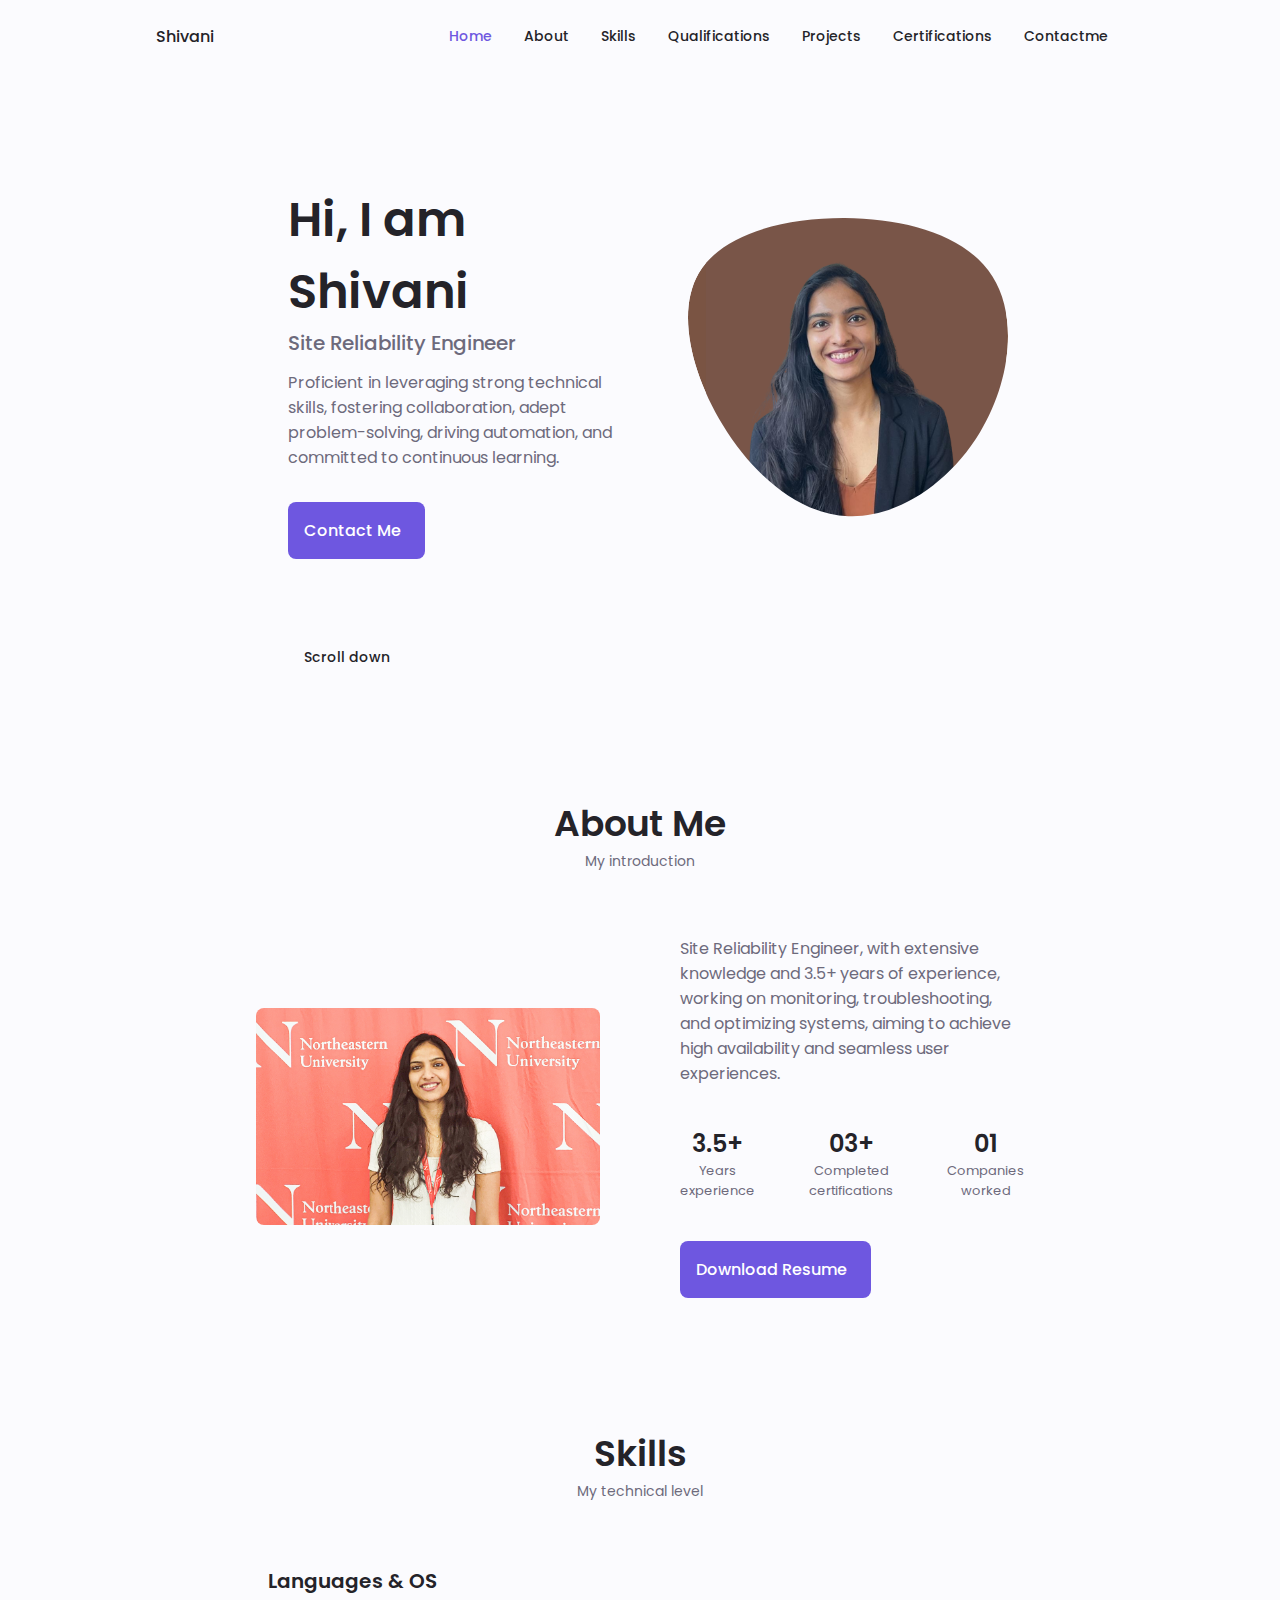
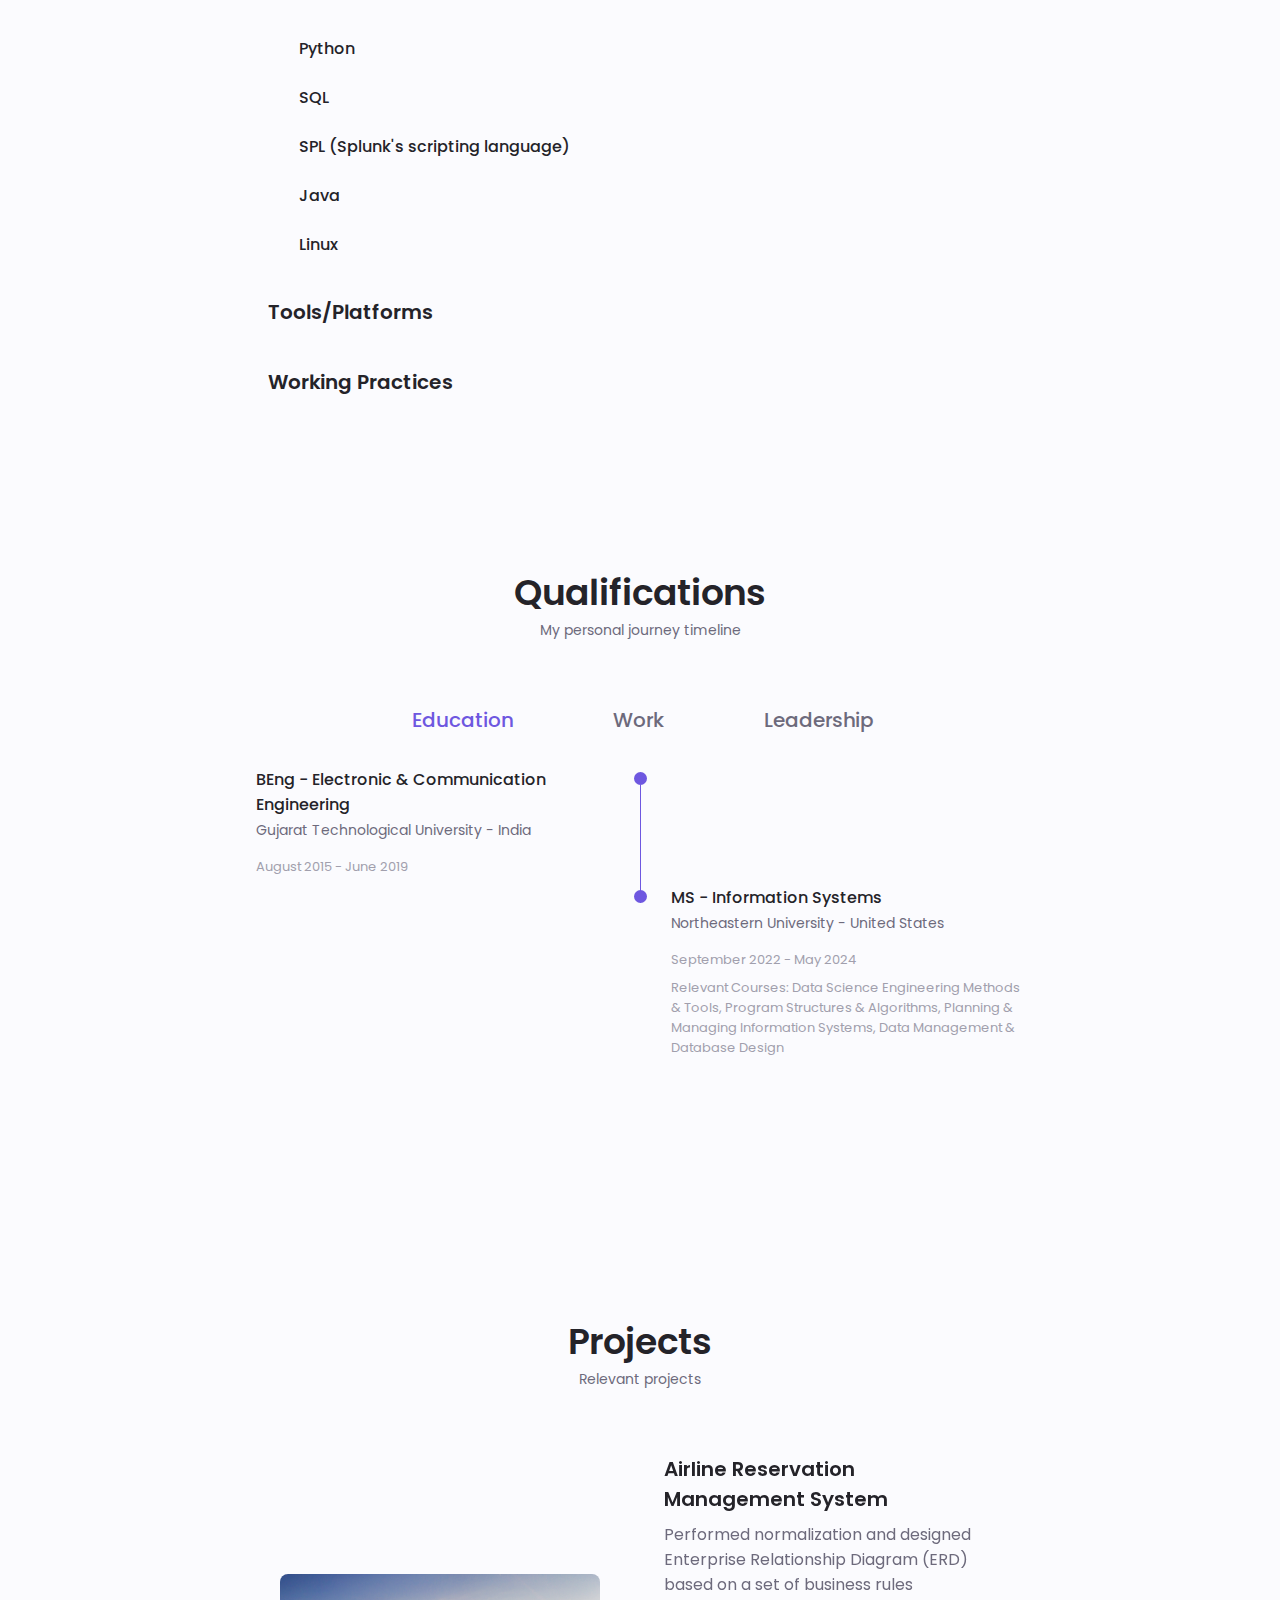
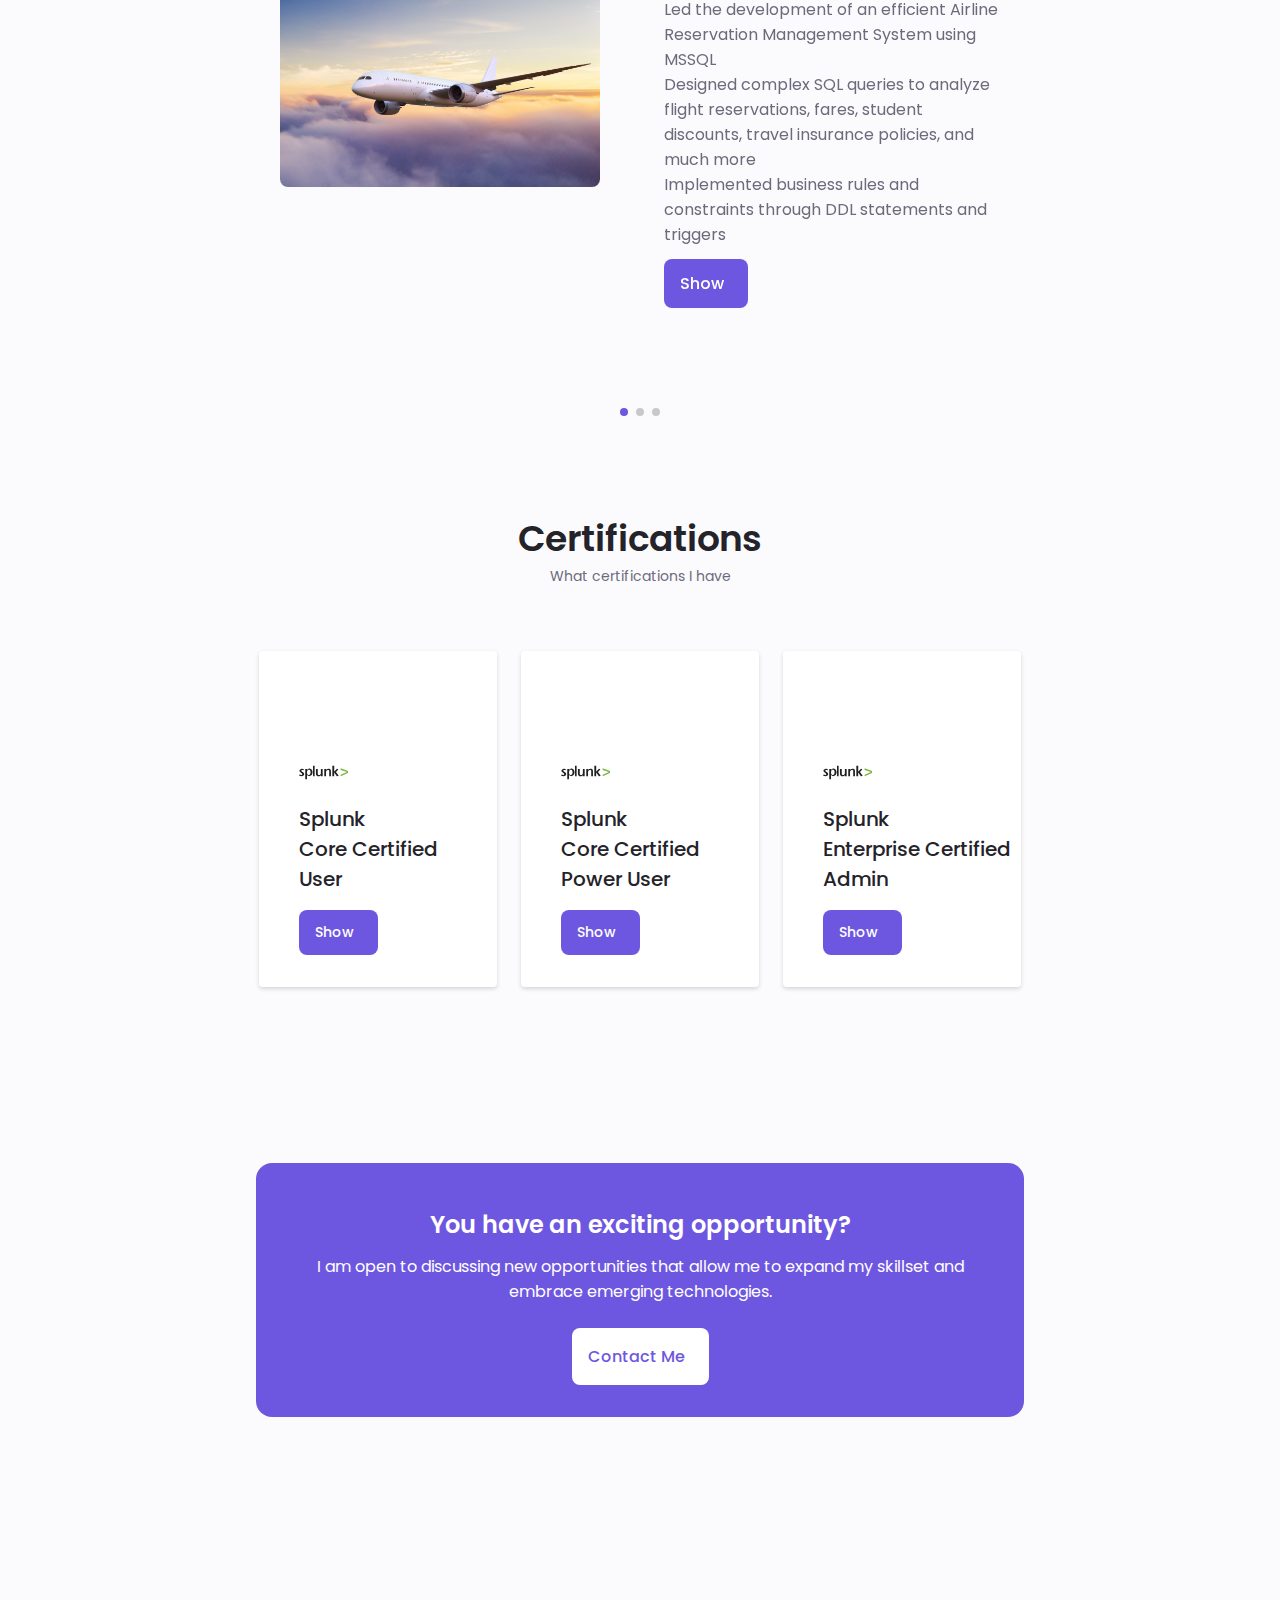
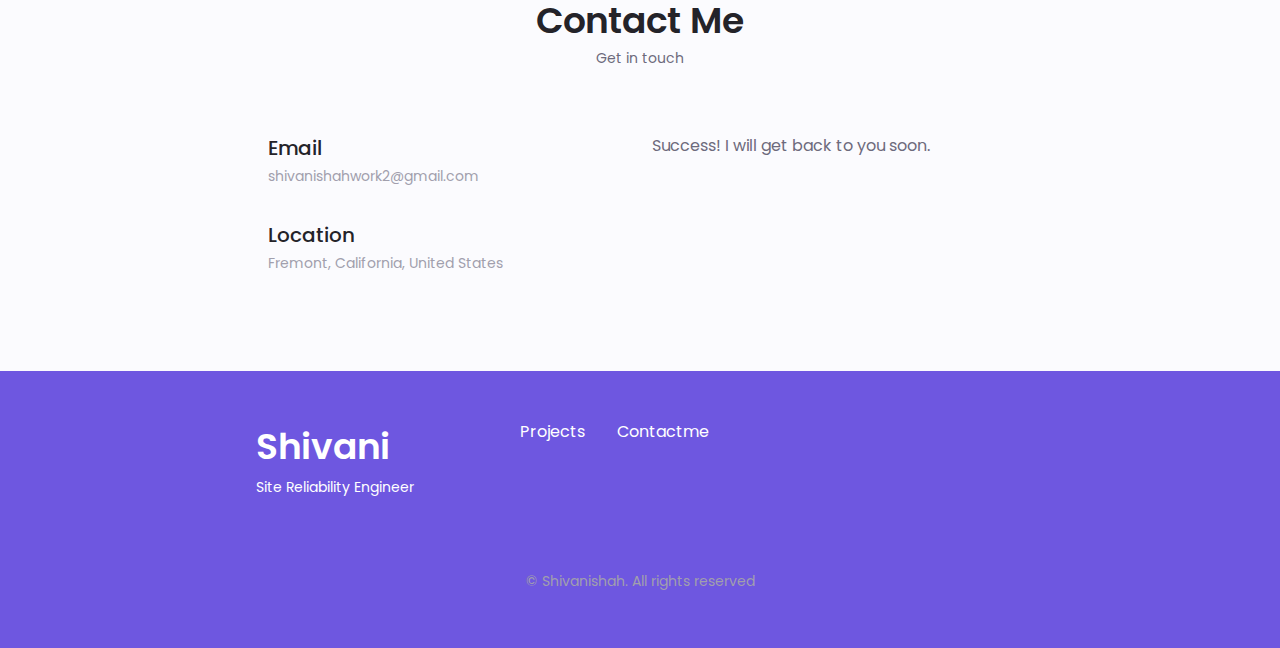
==== success.html @ 453df2af "Adding personal portfolio" ====
<!DOCTYPE html>
    <html lang="en">
    <head>
        <meta charset="UTF-8">
        <meta name="viewport" content="width=device-width, initial-scale=1.0">

        <!--==================== UNICONS ====================-->
        <link rel="stylesheet" href="https://unicons.iconscout.com/release/v4.0.8/css/line.css">
        
        <!--==================== SWIPER CSS ====================-->
        <link rel="stylesheet" href="assets/css/swiper-bundle.min.css">
        
        <!--==================== CSS ====================-->
        <link rel="stylesheet" href="assets/css/styles.css">

        <title>Responsive Portfolio Website</title>
    </head>
    <body>
        <!--==================== HEADER ====================-->
        <header class="header" id="header">
            <nav class="nav container">
                <a href="#" class="nav__logo">Shivani</a>

                <div class="nav__menu" id="nav-menu">
                    <ul class="nav__list grid">
                        <li class="nav__item">
                            <a href="#home" class="nav__link active-link">
                                <i class="uil uil-estate nav__icon"></i> Home
                            </a>
                        </li>
                        <li class="nav__item">
                            <a href="#about" class="nav__link">
                                <i class="uil uil-user nav__icon"></i> About
                            </a>
                        </li>
                        <li class="nav__item">
                            <a href="#skills" class="nav__link">
                                <i class="uil uil-file-alt nav__icon"></i> Skills
                            </a>
                        </li>
                        <li class="nav__item">
                            <a href="#qualification" class="nav__link">
                                <i class="uil uil-briefcase-alt nav__icon"></i> Qualifications
                            </a>
                        </li>
                        <li class="nav__item">
                            <a href="#projects" class="nav__link">
                                <i class="uil uil-file-check-alt nav__icon"></i> Projects
                            </a>
                        </li>
                        <li class="nav__item">
                            <a href="#certifications" class="nav__link">
                                <i class="uil uil-user-square nav__icon"></i> Certifications
                            </a>
                        </li>
                        <li class="nav__item">
                            <a href="#contact" class="nav__link">
                                <i class="uil uil-message nav__icon"></i> Contactme
                            </a>
                        </li>
                    </ul>
                    <i class="uil uil-times nav__close" id="nav-close"></i>
                </div>

                <div class="nav__btns">
                    <!-- Theme Change button -->
                    <i class="uil uil-moon change-theme" id="theme-button"></i>

                    <div class="nav__toggle" id="nav-toggle">
                        <i class="uil uil-apps"></i>
                    </div>
                </div>
            </nav>
        </header>

        <!--==================== MAIN ====================-->
        <main class="main">
            <!--==================== HOME ====================-->
            <section class="home section" id="home">
                <div class="home__container container grid">
                    <div class="home__content grid">
                        <div class="home__social">
                            <a href="https://www.linkedin.com/in/shivani-shah612/" target="_blank" class="home__social-icon">
                                <i class="uil uil-linkedin-alt"></i>
                            </a>

                            <a href="https://github.com/ShivaniShah06" target="_blank" class="home__social-icon">
                                <i class="uil uil-github-alt"></i>
                            </a>
                        </div>

                        <div class="home__img">
                            <svg class="home__blob" viewBox="0 0 200 187" xmlns="http://www.w3.org/2000/svg" xmlns:xlink="http://www.w3.org/1999/xlink">
                                <mask id="mask0" mask-type="alpha">
                                    <path d="M190.312 36.4879C206.582 62.1187 201.309 102.826 182.328 134.186C163.346 165.547 
                                    130.807 187.559 100.226 186.353C69.6454 185.297 41.0228 161.023 21.7403 129.362C2.45775 
                                    97.8511 -7.48481 59.1033 6.67581 34.5279C20.9871 10.1032 59.7028 -0.149132 97.9666 
                                    0.00163737C136.23 0.303176 174.193 10.857 190.312 36.4879Z"/>
                                </mask>
                                <g mask="url(#mask0)">
                                    <path d="M190.312 36.4879C206.582 62.1187 201.309 102.826 182.328 134.186C163.346 
                                    165.547 130.807 187.559 100.226 186.353C69.6454 185.297 41.0228 161.023 21.7403 
                                    129.362C2.45775 97.8511 -7.48481 59.1033 6.67581 34.5279C20.9871 10.1032 59.7028 
                                    -0.149132 97.9666 0.00163737C136.23 0.303176 174.193 10.857 190.312 36.4879Z"/>

                                    <image class="home__blob-img" xlink:href="assets/img/First.png"/>
                                </g>
                            </svg>
                        </div>
                        <div class="home__data">
                            <h1 class="home__title">Hi, I am Shivani</h1>
                            <h3 class="home__subtitle">Site Reliability Engineer</h3>
                            <p class="home__description">Proficient in leveraging strong technical skills, fostering collaboration, adept problem-solving, driving automation, 
                                and committed to continuous learning.</p>
                            <a href="#contact" class="button button--flex">
                                Contact Me <i class="uil uil-message button__icon"></i>
                            </a>
                        </div>
                    </div>

                    <div class="home__scroll">
                        <a href="#about" class="home__scroll-button button--flex">
                            <i class="uil uil-mouse-alt home__scroll-mouse"></i>
                            <span class="home__scroll-name">Scroll down</span>
                            <i class="uil uil-arrow-down home__scroll-arrow"></i>
                        </a>
                    </div>
                </div>
            </section>

            <!--==================== ABOUT ====================-->
            <section class="about section" id="about">
                <h2 class="section__title">About Me</h2>
                <span class="section__subtitle">My introduction</span>

                <div class="about__container container grid">
                    <img src="assets/img/ShivaniShah.jpg" alt="" class="about__img">

                    <div class="about__data">
                        <p class="about__description">Site Reliability Engineer, with extensive knowledge and 3.5+ years of experience, working on monitoring, troubleshooting, and optimizing systems, 
                            aiming to achieve high availability and seamless user experiences.</p>

                            <div class="about__info">
                                <div>
                                    <span class="about__info-title">3.5+</span>
                                    <span class="about__info-name">Years <br> experience</span>
                                </div>

                                <div>
                                    <span class="about__info-title">03+</span>
                                    <span class="about__info-name">Completed <br> certifications</span>
                                </div>

                                <div>
                                    <span class="about__info-title">01</span>
                                    <span class="about__info-name">Companies <br> worked</span>
                                </div>
                            </div>

                            <div class="about__buttons">
                                <a download="" href="assets/pdf/Shivani Shah.pdf" class="button button--flex">
                                    Download Resume<i class="uil uil-download-alt button__icon"></i>
                                </a>

                            </div>
                        </div>
                </div>
            </section>

            <!--==================== SKILLS ====================-->
            <section class="skills section" id="skills">
                <h2 class="section__title">Skills</h2>
                <span class="section__subtitle">My technical level</span>

                <div class="skills__container container grid">
                    <div>
                        <!--==================== SKILLS 1 ====================-->
                        <div class="skills__content skills__open">
                            <div class="skills__header">
                                <i class="uil uil-brackets-curly skills__icon"></i>

                                <div>
                                    <h1 class="skills__title">Languages & OS</h1>
                                </div>

                                <i class="uil uil-angle-down skills__arrow"></i>
                            </div>
                            <div class="skills__list grid">
                                <div class="skills__data">
                                    <div class="skills_titles">
                                        <h3 class="skills__name">Python</h3> 
                                    </div>
                                </div>

                                <div class="skills__data">
                                    <div class="skills_titles">
                                        <h3 class="skills__name">SQL</h3> 
                                    </div>
                                </div>

                                <div class="skills__data">
                                    <div class="skills_titles">
                                        <h3 class="skills__name">SPL (Splunk's scripting language)</h3> 
                                    </div>
                                </div>

                                <div class="skills__data">
                                    <div class="skills_titles">
                                        <h3 class="skills__name">Java</h3> 
                                    </div>
                                </div>

                                <div class="skills__data">
                                    <div class="skills_titles">
                                        <h3 class="skills__name">Linux</h3> 
                                    </div>
                                </div>
                            </div>
                        </div>

                        <!--==================== SKILLS 2 ====================-->
                        <div class="skills__content skills__close">
                            <div class="skills__header">
                                <i class="uil uil-object-group skills__icon"></i>

                                <div>
                                    <h1 class="skills__title">Tools/Platforms</h1>                                </div>

                                <i class="uil uil-angle-down skills__arrow"></i>
                            </div>
                            <div class="skills__list grid">
                                <div class="skills__data">
                                    <div class="skills_titles">
                                        <h3 class="skills__name">Splunk</h3> 
                                    </div>
                                </div>

                                <div class="skills__data">
                                    <div class="skills_titles">
                                        <h3 class="skills__name">AWS</h3> 
                                    </div>
                                </div>

                                <div class="skills__data">
                                    <div class="skills_titles">
                                        <h3 class="skills__name">Git</h3> 
                                    </div>
                                </div>

                                <div class="skills__data">
                                    <div class="skills_titles">
                                        <h3 class="skills__name">Kubernetes</h3> 
                                    </div>
                                </div>

                                <div class="skills__data">
                                    <div class="skills_titles">
                                        <h3 class="skills__name">Puppet</h3> 
                                    </div>
                                </div>

                                <div class="skills__data">
                                    <div class="skills_titles">
                                        <h3 class="skills__name">Jenkins</h3> 
                                    </div>
                                </div>

                                <div class="skills__data">
                                    <div class="skills_titles">
                                        <h3 class="skills__name">Terraform</h3> 
                                    </div>
                                </div>

                                <div class="skills__data">
                                    <div class="skills_titles">
                                        <h3 class="skills__name">SQL Server Management Studio</h3> 
                                    </div>
                                </div>

                                <div class="skills__data">
                                    <div class="skills_titles">
                                        <h3 class="skills__name">Thruk/Nagios</h3> 
                                    </div>
                                </div>
                            </div>
                        </div>

                        <!--==================== SKILLS 3 ====================-->
                        <div class="skills__content skills__close">
                            <div class="skills__header">
                                <i class="uil uil-channel skills__icon"></i>

                                <div>
                                    <h1 class="skills__title">Working Practices</h1>
                                </div>

                                <i class="uil uil-angle-down skills__arrow"></i>
                            </div>
                            <div class="skills__list grid">
                                <div class="skills__data">
                                    <div class="skills_titles">
                                        <h3 class="skills__name">Agile (scrum)</h3> 
                                    </div>
                                </div>

                                <div class="skills__data">
                                    <div class="skills_titles">
                                        <h3 class="skills__name">CI/CD</h3> 
                                    </div>
                                </div>
                            </div>
                        </div>
                    </div>

                </div>
            </section>

            <!--==================== QUALIFICATION ====================-->
            <section class="qualification section" id="qualification">
                <h2 class="section__title">Qualifications</h2>
                <span class="section__subtitle">My personal journey timeline</span>

                <div class="qualification__container container">
                    <div class="qualification__tabs">
                        <div class="qualification__button button--flex qualification__active" data-target='#education'>
                            <i class="uil uil-graduation-cap qualification__icon"></i>
                            Education
                        </div>

                        <div class="qualification__button button--flex" data-target='#work'>
                            <i class="uil uil-briefcase-alt qualification__icon"></i>
                            Work
                        </div>

                        <div class="qualification__button button--flex" data-target='#leadership'>
                            <i class="uil uil-user-nurse qualification__icon"></i>
                            Leadership
                        </div>
                    </div>

                    <div class="qualification__sections">
                        <!--==================== QUALIFICATION CONTENT 1 ====================-->
                        <div class="qualification__content qualification__active" data-content id="education">
                            <!--==================== QUALIFICATION 1 ====================-->
                            <div class="qualification__data">
                                <div>
                                    <h3 class="qualification__title">BEng - Electronic & Communication Engineering</h3>
                                    <span class="qualification__subtitle">Gujarat Technological University - India</span>
                                    <div class="qualification__calendar">
                                        <i class="uil uil-calendar-alt"></i>
                                        August 2015 - June 2019
                                    </div>
                                </div>

                                <div>
                                    <span class="qualification__rounder"></span>
                                    <span class="qualification__line"></span>
                                </div>
                            </div>
                            
                            <!--==================== QUALIFICATION 2 ====================-->
                            <div class="qualification__data">
                                <div></div>

                                <div>
                                    <span class="qualification__rounder"></span>
                                    <!--span class="qualification__line"></span> -->
                                </div>
                                
                                <div>
                                    <h3 class="qualification__title">MS - Information Systems</h3>
                                    <span class="qualification__subtitle">Northeastern University - United States</span>
                                    <div class="qualification__calendar">
                                        <i class="uil uil-calendar-alt"></i>
                                        September 2022 - May 2024
                                    </div>
                                    <div class="qualification__subjects">
                                        Relevant Courses: Data Science Engineering Methods & Tools,
                                                          Program Structures & Algorithms, Planning & Managing Information Systems,
                                                          Data Management & Database Design
                                    </div>
                                </div>

                            </div>

                        </div>

                        <!--==================== QUALIFICATION CONTENT 2 ====================-->
                        <div class="qualification__content" data-content id="work">
                            <!--==================== QUALIFICATION 1 ====================-->
                            <div class="qualification__data">
                                <div>
                                    <h3 class="qualification__title">Software Intern</h3>
                                    <span class="qualification__subtitle">Crest Data Systems - India</span>
                                    <div class="qualification__calendar">
                                        <i class="uil uil-calendar-alt"></i>
                                        March 2019 - June 2019
                                    </div>
                                    <div class="qualification__detail">
                                        <i class="uil uil-arrow-right"></i>
                                        Developed basic understanding and practical experience of tools, technologies, and platforms used to build, deploy, and manage platforms across hybrid multi-cloud infrastructure:
                                        <div class="qualification__subdetail">
                                            Splunk, AWS, Puppet, GitHub, Terraform, Ansible, Jira, Confluence
                                        </div>
                                    </div>
                                </div>

                                <div>
                                    <span class="qualification__rounder"></span>
                                    <span class="qualification__line"></span>
                                </div>
                            </div>
                            
                            <!--==================== QUALIFICATION 2 ====================-->
                            <div class="qualification__data">
                                <div></div>

                                <div>
                                    <span class="qualification__rounder"></span>
                                    <span class="qualification__line"></span>
                                </div>
                                
                                <div>
                                    <h3 class="qualification__title">Junior Site Reliability Engineer</h3>
                                    <span class="qualification__subtitle">Crest Data Systems - India</span>
                                    <div class="qualification__calendar">
                                        <i class="uil uil-calendar-alt"></i>
                                        July 2019 - October 2020
                                    </div>
                                    <div class="qualification__detail">
                                        <i class="uil uil-arrow-right"></i>
                                        Orchestrated Splunk Architecture deployment using Terraform and Puppet, tailored to exact customer specifications in AWS cloud
                                    </div>
                                    <div class="qualification__detail">
                                        <i class="uil uil-arrow-right"></i>
                                        Executed diverse client projects, encompassing infrastructure enhancements, version upgrades, and seamless app/add-on installations and upgrades, all meticulously orchestrated during prescribed maintenance windows
                                    </div>
                                    <div class="qualification__detail">
                                        <i class="uil uil-arrow-right"></i>
                                        Proficiently harnessed monitoring tool Nagios/Thruk to maintain a vigilant watch over system health and performance
                                    </div>
                                    <div class="qualification__detail">
                                        <i class="uil uil-arrow-right"></i>
                                        Actively managed infrastructure configurations through Terraform & Puppet over Git, guaranteeing precision and control over key system elements
                                    </div>
                                    <div class="qualification__detail">
                                        <i class="uil uil-arrow-right"></i>
                                        Innovated and updated process documents, elevating the effectiveness of cloud operations
                                    </div>
                                </div>
                            </div>

                            <!--==================== QUALIFICATION 3 ====================-->
                            <div class="qualification__data">    
                                <div>
                                    <h3 class="qualification__title">Site Reliability Engineer</h3>
                                    <span class="qualification__subtitle">Crest Data Systems - India</span>
                                    <div class="qualification__calendar">
                                        <i class="uil uil-calendar-alt"></i>
                                        October 2019 - July 2022
                                    </div>
                                    <div class="qualification__detail">
                                        <i class="uil uil-arrow-right"></i>
                                        Played a pivotal role as a member of a cross-functional, customer-facing team spanning multiple countries, employing agile methodologies to achieve collective goals
                                    </div>
                                    <div class="qualification__detail">
                                        <i class="uil uil-arrow-right"></i>
                                        Managed, expanded, and fine-tuned core stack configurations, essential for analyzing and visualizing customer stack data
                                    </div>
                                    <div class="qualification__detail">
                                        <i class="uil uil-arrow-right"></i>
                                        Utilized GitLab for precise version control, ensuring the integrity of core stack configurations
                                    </div>
                                    <div class="qualification__detail">
                                        <i class="uil uil-arrow-right"></i>
                                        Developed and enhanced data analytics and visualization dashboards for improved insights
                                    </div>
                                    <div class="qualification__detail">
                                        <i class="uil uil-arrow-right"></i>
                                        Engineered alerts integrating Splunk, AWS, GitLab, and Thruk, enabling proactive monitoring of critical components on both Splunk and AWS platforms, utilizing predefined thresholds
                                    </div>
                                    <div class="qualification__detail">
                                        <i class="uil uil-arrow-right"></i>
                                        Employed regular expressions within Splunk to extract valuable fields from raw data
                                    </div>
                                    <div class="qualification__detail">
                                        <i class="uil uil-arrow-right"></i>
                                        Streamlined the ingestion of requested raw data into Splunk, enhancing data accessibility
                                    </div>
                                    <div class="qualification__detail">
                                        <i class="uil uil-arrow-right"></i>
                                        Facilitated secure access by Okta groups, granting essential permissions to nearly 10 teams weekly
                                    </div>
                                </div>
                                <div>
                                    <span class="qualification__rounder"></span>
                                    <!--span class="qualification__line"></span> -->
                                </div>
                            </div>
                        </div>

                        <!--==================== QUALIFICATION CONTENT 3 ====================-->
                        <div class="qualification__content" data-content id="leadership">
                            <!--==================== QUALIFICATION 1 ====================-->
                            <div class="qualification__data">
                                <div>
                                    <h3 class="qualification__title">Training & Placement Coordinator</h3>
                                    <span class="qualification__subtitle">Gujarat Technological University - India</span>
                                    <div class="qualification__calendar">
                                        <i class="uil uil-calendar-alt"></i>
                                        April 2018 - May 2019
                                    </div>
                                    <div class="qualification__detail">
                                        <i class="uil uil-arrow-right"></i>
                                        Maintain and exchange all the placement requirements with fellow classmates
                                    </div>
                                    <div class="qualification__detail">
                                        <i class="uil uil-arrow-right"></i>
                                        Organize events which could aid to students’ placement like mock interviews and group discussions
                                    </div>
                                    <div class="qualification__detail">
                                        <i class="uil uil-arrow-right"></i>
                                        Maintain latest student data to share with recruiters
                                    </div>
                                    <div class="qualification__detail">
                                        <i class="uil uil-arrow-right"></i>
                                        Contact recruiters to visit for campus drive
                                    </div>
                                    <div class="qualification__detail">
                                        <i class="uil uil-arrow-right"></i>
                                        Manage recruitement drives for students & recruiters
                                    </div>
                                </div>

                                <div>
                                    <span class="qualification__rounder"></span>
                                    <span class="qualification__line"></span>
                                </div>
                            </div>
                            
                            <!--==================== QUALIFICATION 2 ====================-->
                            <div class="qualification__data">
                                <div></div>
                                <div>
                                    <span class="qualification__rounder"></span>
                                    <span class="qualification__line"></span>
                                </div>
                                <div>
                                    <h3 class="qualification__title">Graduate Teaching Assistant, Program Structure & Algorithms</h3>
                                    <span class="qualification__subtitle">Northeastern University - United States (multiple campuses)</span>
                                    <div class="qualification__calendar">
                                        <i class="uil uil-calendar-alt"></i>
                                        April 2023 - August 2023
                                    </div>
    
                                    <div class="qualification__detail">
                                        <i class="uil uil-arrow-right"></i>
                                        Collaborate with professor and other TAs to ensure the smooth functioning of the course
                                    </div>
                                    <div class="qualification__detail">
                                        <i class="uil uil-arrow-right"></i>
                                        Hold office hours to provide personalized guidance and support on course concepts and assignments
                                    </div>
                                    <div class="qualification__detail">
                                        <i class="uil uil-arrow-right"></i>
                                        Conduct fair and consistent grading of student assignments, offer constructive feedback when required to foster academic growth
                                    </div>
                                    <div class="qualification__detail">
                                        <i class="uil uil-arrow-right"></i>
                                        Balanced TA duties with personal academics, showcasing strong organizational skills
                                    </div>

                                </div>
                            </div>
                            <!--==================== QUALIFICATION 3 ====================-->
                            <div class="qualification__data">

                                <div>
                                    <h3 class="qualification__title">Campus Student Ambassador</h3>
                                    <span class="qualification__subtitle">Northeastern University - United States (SF & SJ campuses)</span>
                                    <div class="qualification__calendar">
                                        <i class="uil uil-calendar-alt"></i>
                                        April 2023 - May 2024
                                    </div>
                                    <div class="qualification__detail">
                                        <i class="uil uil-arrow-right"></i>
                                        Represent the student voice and build community as a student leader on the Student Services team
                                    </div>
                                    <div class="qualification__detail">
                                        <i class="uil uil-arrow-right"></i>
                                        Organize co-curricular programs, workshops, and cultural events
                                    </div>
                                    <div class="qualification__detail">
                                        <i class="uil uil-arrow-right"></i>
                                        Connect students to campus and university resources
                                    </div>
                                    <div class="qualification__detail">
                                        <i class="uil uil-arrow-right"></i>
                                        Promote an inclusive and diverse environment to support all students
                                    </div>
                                    <div class="qualification__detail">
                                        <i class="uil uil-arrow-right"></i>
                                        Contribute to social media engagement and content development
                                    </div>
                                    <div class="qualification__detail">
                                        <i class="uil uil-arrow-right"></i>
                                        Participate in professional development programs and regular meetings
                                    </div>
                                </div>

                                <div>
                                    <span class="qualification__rounder"></span>
                                    <!--span class="qualification__line"></span> -->
                                </div>

                            </div>
                        </div>
                    </div>
                </div>
            </section>

            <!--==================== SERVICES ====================-->
            <section class="services section" id="services">
                
            </section>

            <!--==================== PROJECT ====================-->
            <section class="projects section" id="projects">
                <h2 class="section__title">Projects</h2>
                <span class="section__subtitle">Relevant projects</span>

                <div class="projects__container container swiper-container">
                    <div class="swiper-wrapper">
                        <!--==================== PROJECT 1 ====================-->
                        <div class="projects__content grid swiper-slide">
                            <img src="assets/img/plane.jpg" alt="" class="projects__img">

                            <div class="projects__data">
                                <h3 class="projects__title">Airline Reservation Management System</h3>
                                <p class="projects__description">
                                    <i class="uil uil-arrow-right"></i>
                                    Performed normalization and designed Enterprise Relationship Diagram (ERD) based on a set of business rules
                                </p>

                                <p class="projects__description"> 
                                    <i class="uil uil-arrow-right"></i>
                                    Led the development of an efficient Airline Reservation Management System using MSSQL
                                </p>

                                <p class="projects__description"> 
                                    <i class="uil uil-arrow-right"></i>
                                    Designed complex SQL queries to analyze flight reservations, fares, student discounts, travel insurance policies, and much more
                                </p>

                                <p class="projects__descriptionLast"> 
                                    <i class="uil uil-arrow-right"></i>
                                    Implemented business rules and constraints through DDL statements and triggers
                                </p>
                                <a href="https://github.com/ShivaniShah06/Airline-Reservation-Management-System" target="_blank" class="button button--flex button--small projects__button">
                                    Show
                                    <i class="uil uil-arrow-right button__icon"></i>
                                </a>
                            </div>
                        </div>
                        <!--==================== PROJECT 2 ====================-->
                        <div class="projects__content grid swiper-slide">
                            <img src="assets/img/LifeExpectancy.jpg" alt="" class="projects__img">

                            <div class="projects__data">
                                <h3 class="projects__title">Life Expectancy prediction using Linear Regression</h3>
                                <p class="projects__description">
                                    <i class="uil uil-arrow-right"></i>
                                    Performed Exploratory Data Analysis to clean the dataset, find the outliers, and understand the dataset through visualization
                                </p>

                                <p class="projects__description"> 
                                    <i class="uil uil-arrow-right"></i>
                                    Identified & addressed outliers using statistical techniques
                                </p>

                                <p class="projects__description"> 
                                    <i class="uil uil-arrow-right"></i>
                                    Preprocessed the data to define independent dataset (X) and target variable (Y) and divide them into training and testing datasets for model training
                                </p>

                                <p class="projects__description"> 
                                    <i class="uil uil-arrow-right"></i>
                                    Utilized linear regression model to predict life expectancy by leveraging available data from 2000-2015 for a given country in the predictive model
                                </p>

                                <p class="projects__descriptionLast"> 
                                    <i class="uil uil-arrow-right"></i>
                                    Evaluated model performance for accuracy and reliability
                                </p>

                                <a href="https://colab.research.google.com/drive/1hIqfhSo0siheSvO-G__AcgvpEa2TxoAe?usp=sharing" target="_blank" class="button button--flex button--small projects__button">
                                    Show
                                    <i class="uil uil-arrow-right button__icon"></i>
                                </a>
                            </div>
                        </div>
                        <!--==================== PROJECT 3 ====================-->
                        <div class="projects__content grid swiper-slide">
                            <img src="assets/img/NumberRecognition.jpg" alt="" class="projects__img">

                            <div class="projects__data">
                                <h3 class="projects__title">Handwritten number recognition using JavaFX GUI & TensorFlow</h3>
                                <p class="projects__description">
                                    <i class="uil uil-arrow-right"></i>
                                    Designed and developed a user-friendly GUI using JavaFX which enabled users to draw digits from 0 to 9 on a canvas
                                </p>

                                <p class="projects__description"> 
                                    <i class="uil uil-arrow-right"></i>
                                    Implemented features to save, erase, and clear the drawn digits from the canvas
                                </p>

                                <p class="projects__description"> 
                                    <i class="uil uil-arrow-right"></i>
                                    Developed a digit-recognition model using the TensorFlow library in Python
                                </p>

                                <p class="projects__description"> 
                                    <i class="uil uil-arrow-right"></i>
                                    Integrated a Python script into the application and set it to be triggered when the user saves an image snapshot from the canvas
                                </p>

                                <p class="projects__descriptionLast"> 
                                    <i class="uil uil-arrow-right"></i>
                                    Utilized the script to predict the digit drawn by the user on the canvas using the same recogition model
                                </p>

                                <a href="https://github.com/ShivaniShah06/Hand-Written-Number-Recognition-Using-JavaFX-GUI-and-Tensorflow" target="_blank" class="button button--flex button--small projects__button">
                                    Show
                                    <i class="uil uil-arrow-right button__icon"></i>
                                </a>
                            </div>
                        </div>
                    </div>

                    <!-- Add Arrows -->
                    <div class="swiper-button-next">
                        <i class="uil uil-angle-right-b swiper-projects-icon"></i>
                    </div>
                    <div class="swiper-button-prev">
                        <i class="uil uil-angle-left-b swiper-projects-icon"></i>
                    </div>

                    <!-- Add Pagination -->
                    <div class="swiper-pagination"></div>
                </div>
            </section>

            <!--==================== CERTIFICATIONS ====================-->
            <section class="certifications section" id="certifications">
                <h2 class="section__title">Certifications</h2>
                <span class="section__subtitle">What certifications I have</span>

                <div class="certifications__container container grid">
                    <!--==================== CERTIFICATIONS 1 ====================-->
                    <div class="certifications__content">
                        <div>
                            <svg xmlns="http://www.w3.org/2000/svg" x="0px" y="0px" width="50" height="50" viewBox="0 0 48 48">
                                <path fill="#212121" d="M13.432 18L13.5 28 15 28 15 18zM32 18v10.005h1.805c0 0 .015-3.609.035-3.608.019.001 2.69 3.743 2.716 3.733.027-.01 1.599-.576 1.599-.59 0-.014-2.684-3.441-2.684-3.448 0-.006 2.251-2.509 2.231-2.529-.06-.06-1.281-.586-1.314-.566-.018.011-2.582 2.796-2.582 2.796V18H32zM2.099 21.05c-.651.137-1.259.552-1.509 1.031-.23.44-.227 1.043.007 1.491.16.305.625.735 1.348 1.246.782.552 1.078.832 1.153 1.092.111.385-.06.752-.434.931-.187.089-.27.101-.603.086-.433-.02-.729-.132-1.172-.446-.14-.099-.269-.167-.285-.152-.016.016-.155.224-.311.466L.01 27.23l.109.081c.06.045.248.158.422.255 1.187.66 2.944.555 3.835-.229.475-.418.697-1.025.602-1.647-.089-.582-.409-.965-1.417-1.695-.791-.573-1.166-.889-1.253-1.059-.167-.326-.049-.643.307-.827.178-.092.251-.102.608-.087.347.015.453.041.741.179l.335.161.263-.41c.144-.224.252-.426.239-.445-.048-.071-.598-.299-.941-.391C3.402 20.995 2.521 20.961 2.099 21.05zM10.031 21.935c.788.369 1.212 1.528 1.041 2.852-.06.467-.227 1.032-.383 1.296-.159.268-.463.56-.705.675-.444.212-1.107.13-1.523-.187-.577-.442-.893-1.524-.772-2.649.111-1.032.483-1.684 1.133-1.986C9.156 21.781 9.7 21.781 10.031 21.935zM9.313 20.784c-.472.106-.85.319-1.254.705l-.366.35V21H6.814 6v5 5h1.693v-4.08l.324.319c.592.583 1.287.814 2.101.701.532-.074.904-.21 1.3-.475 1.111-.743 1.721-2.221 1.554-3.771-.158-1.467-.912-2.484-2.128-2.871C10.531 20.724 9.679 20.702 9.313 20.784zM16.258 21c0 0 .055 5.284.091 5.438.136.583.525 1.137.964 1.374.403.218.727.287 1.333.284.861-.004 1.386-.211 2.027-.8L21 27v1h1.742l-.023-7H21c0 0 .025 4.347 0 4.5-.1.611-.573 1.109-1.053 1.27-.287.096-.786.174-1.086.127C18.549 26.848 18.033 26.507 18 26v-4.977L16.258 21zM30.742 28c0 0-.055-5.284-.091-5.438-.136-.583-.525-1.137-.964-1.374-.403-.218-.727-.287-1.333-.284-.861.004-1.386.211-2.027.8L26 22v-1h-1.742l.023 7H26c0 0-.025-4.347 0-4.5.1-.611.573-1.109 1.053-1.27.287-.096.661-.17 1.086-.127C28.566 22.147 29.031 22.535 29 23v4.977L30.742 28z"></path><path fill="#77b539" fill-rule="evenodd" d="M40 20.5L40 22 46 24 40 26.601 40 28 47 25 47 23z" clip-rule="evenodd certifications__icon">
                                </path>
                            </svg>
                            <h3 class="certifications__title">Splunk <br> Core Certified <br> User</h3>
                        </div>

                        <a href="https://www.credly.com/badges/2bc31763-d862-4796-aee5-6827976d0f7d/linked_in_profile" target="_blank" class="button button--flex button--small certifications__button">
                            Show
                            <i class="uil uil-arrow-right button__icon"></i>
                        </a>

                    </div>
                    <!--==================== CERTIFICATIONS 2 ====================-->
                    <div class="certifications__content">
                        <div>
                            <svg xmlns="http://www.w3.org/2000/svg" x="0px" y="0px" width="50" height="50" viewBox="0 0 48 48">
                                <path fill="#212121" d="M13.432 18L13.5 28 15 28 15 18zM32 18v10.005h1.805c0 0 .015-3.609.035-3.608.019.001 2.69 3.743 2.716 3.733.027-.01 1.599-.576 1.599-.59 0-.014-2.684-3.441-2.684-3.448 0-.006 2.251-2.509 2.231-2.529-.06-.06-1.281-.586-1.314-.566-.018.011-2.582 2.796-2.582 2.796V18H32zM2.099 21.05c-.651.137-1.259.552-1.509 1.031-.23.44-.227 1.043.007 1.491.16.305.625.735 1.348 1.246.782.552 1.078.832 1.153 1.092.111.385-.06.752-.434.931-.187.089-.27.101-.603.086-.433-.02-.729-.132-1.172-.446-.14-.099-.269-.167-.285-.152-.016.016-.155.224-.311.466L.01 27.23l.109.081c.06.045.248.158.422.255 1.187.66 2.944.555 3.835-.229.475-.418.697-1.025.602-1.647-.089-.582-.409-.965-1.417-1.695-.791-.573-1.166-.889-1.253-1.059-.167-.326-.049-.643.307-.827.178-.092.251-.102.608-.087.347.015.453.041.741.179l.335.161.263-.41c.144-.224.252-.426.239-.445-.048-.071-.598-.299-.941-.391C3.402 20.995 2.521 20.961 2.099 21.05zM10.031 21.935c.788.369 1.212 1.528 1.041 2.852-.06.467-.227 1.032-.383 1.296-.159.268-.463.56-.705.675-.444.212-1.107.13-1.523-.187-.577-.442-.893-1.524-.772-2.649.111-1.032.483-1.684 1.133-1.986C9.156 21.781 9.7 21.781 10.031 21.935zM9.313 20.784c-.472.106-.85.319-1.254.705l-.366.35V21H6.814 6v5 5h1.693v-4.08l.324.319c.592.583 1.287.814 2.101.701.532-.074.904-.21 1.3-.475 1.111-.743 1.721-2.221 1.554-3.771-.158-1.467-.912-2.484-2.128-2.871C10.531 20.724 9.679 20.702 9.313 20.784zM16.258 21c0 0 .055 5.284.091 5.438.136.583.525 1.137.964 1.374.403.218.727.287 1.333.284.861-.004 1.386-.211 2.027-.8L21 27v1h1.742l-.023-7H21c0 0 .025 4.347 0 4.5-.1.611-.573 1.109-1.053 1.27-.287.096-.786.174-1.086.127C18.549 26.848 18.033 26.507 18 26v-4.977L16.258 21zM30.742 28c0 0-.055-5.284-.091-5.438-.136-.583-.525-1.137-.964-1.374-.403-.218-.727-.287-1.333-.284-.861.004-1.386.211-2.027.8L26 22v-1h-1.742l.023 7H26c0 0-.025-4.347 0-4.5.1-.611.573-1.109 1.053-1.27.287-.096.661-.17 1.086-.127C28.566 22.147 29.031 22.535 29 23v4.977L30.742 28z"></path><path fill="#77b539" fill-rule="evenodd" d="M40 20.5L40 22 46 24 40 26.601 40 28 47 25 47 23z" clip-rule="evenodd certifications__icon">
                                </path>
                            </svg>
                            <h3 class="certifications__title">Splunk <br> Core Certified <br>Power User</h3>
                        </div>

                        <a href="https://www.credly.com/badges/a4f01b6c-bca6-42a0-8cf3-8c60bae7a47c/linked_in_profile" target="_blank" class="button button--flex button--small certifications__button">
                            Show
                            <i class="uil uil-arrow-right button__icon"></i>
                        </a>

                    </div>

                    <!--==================== CERTIFICATIONS 3 ====================-->
                    <div class="certifications__content">
                        <div>
                            <svg xmlns="http://www.w3.org/2000/svg" x="0px" y="0px" width="50" height="50" viewBox="0 0 48 48">
                                <path fill="#212121" d="M13.432 18L13.5 28 15 28 15 18zM32 18v10.005h1.805c0 0 .015-3.609.035-3.608.019.001 2.69 3.743 2.716 3.733.027-.01 1.599-.576 1.599-.59 0-.014-2.684-3.441-2.684-3.448 0-.006 2.251-2.509 2.231-2.529-.06-.06-1.281-.586-1.314-.566-.018.011-2.582 2.796-2.582 2.796V18H32zM2.099 21.05c-.651.137-1.259.552-1.509 1.031-.23.44-.227 1.043.007 1.491.16.305.625.735 1.348 1.246.782.552 1.078.832 1.153 1.092.111.385-.06.752-.434.931-.187.089-.27.101-.603.086-.433-.02-.729-.132-1.172-.446-.14-.099-.269-.167-.285-.152-.016.016-.155.224-.311.466L.01 27.23l.109.081c.06.045.248.158.422.255 1.187.66 2.944.555 3.835-.229.475-.418.697-1.025.602-1.647-.089-.582-.409-.965-1.417-1.695-.791-.573-1.166-.889-1.253-1.059-.167-.326-.049-.643.307-.827.178-.092.251-.102.608-.087.347.015.453.041.741.179l.335.161.263-.41c.144-.224.252-.426.239-.445-.048-.071-.598-.299-.941-.391C3.402 20.995 2.521 20.961 2.099 21.05zM10.031 21.935c.788.369 1.212 1.528 1.041 2.852-.06.467-.227 1.032-.383 1.296-.159.268-.463.56-.705.675-.444.212-1.107.13-1.523-.187-.577-.442-.893-1.524-.772-2.649.111-1.032.483-1.684 1.133-1.986C9.156 21.781 9.7 21.781 10.031 21.935zM9.313 20.784c-.472.106-.85.319-1.254.705l-.366.35V21H6.814 6v5 5h1.693v-4.08l.324.319c.592.583 1.287.814 2.101.701.532-.074.904-.21 1.3-.475 1.111-.743 1.721-2.221 1.554-3.771-.158-1.467-.912-2.484-2.128-2.871C10.531 20.724 9.679 20.702 9.313 20.784zM16.258 21c0 0 .055 5.284.091 5.438.136.583.525 1.137.964 1.374.403.218.727.287 1.333.284.861-.004 1.386-.211 2.027-.8L21 27v1h1.742l-.023-7H21c0 0 .025 4.347 0 4.5-.1.611-.573 1.109-1.053 1.27-.287.096-.786.174-1.086.127C18.549 26.848 18.033 26.507 18 26v-4.977L16.258 21zM30.742 28c0 0-.055-5.284-.091-5.438-.136-.583-.525-1.137-.964-1.374-.403-.218-.727-.287-1.333-.284-.861.004-1.386.211-2.027.8L26 22v-1h-1.742l.023 7H26c0 0-.025-4.347 0-4.5.1-.611.573-1.109 1.053-1.27.287-.096.661-.17 1.086-.127C28.566 22.147 29.031 22.535 29 23v4.977L30.742 28z"></path><path fill="#77b539" fill-rule="evenodd" d="M40 20.5L40 22 46 24 40 26.601 40 28 47 25 47 23z" clip-rule="evenodd certifications__icon">
                                </path>
                            </svg>
                            <h3 class="certifications__title">Splunk <br> Enterprise Certified <br> Admin</h3>
                        </div>

                        <a href="https://www.credly.com/badges/e131b145-1e25-4524-97a2-2e3984e93629/linked_in_profile" target="_blank" class="button button--flex button--small certifications__button">
                            Show
                            <i class="uil uil-arrow-right button__icon"></i>
                        </a>

                    </div>
                </div>
            </section>

            <!--==================== PROJECT IN MIND ====================-->
            <section class="project section">
                <div class="project__bg">
                    <div class="project__container container grid">
                        <div class="project__data">
                            <h2 class="project__title">You have an exciting opportunity?</h2>
                            <p class="project__description">I am open to discussing new opportunities that allow me to expand my skillset and embrace emerging technologies.</p>
                            <a href="#contact" class="button button--flex button--white">
                                Contact Me
                                <i class="uil uil-message project__icon button__icon"></i>
                            </a>
                        </div>


                    </div>
                </div>
            </section>

            <!--==================== CONTACT ME ====================-->
            <section class="contact section" id="contact">
                <h2 class="section__title">Contact Me</h2>
                <span class="section__subtitle">Get in touch</span>

                <div class="contact__container container grid">
                    <div>
                        <div class="contact__information">
                            <i class="uil uil-envelope contact__icon"></i>

                            <div>
                                <h3 class="contact__title">Email</h3>
                                <span class="contact__subtitle">shivanishahwork2@gmail.com</span>
                            </div>
                        </div>

                        <div class="contact__information">
                            <i class="uil uil-map-marker contact__icon"></i>

                            <div>
                                <h3 class="contact__title">Location</h3>
                                <span class="contact__subtitle">Fremont, California, United States</span>
                            </div>
                        </div>
                    </div>
                    <p>Success! I will get back to you soon.</p>
                </div>
            </section>
        </main>

        <!--==================== FOOTER ====================-->
        <footer class="footer">
            <div class="footer__bg">
                <div class="footer__container container grid">
                    <div>
                        <h1 class="footer__title">Shivani</h1>
                        <span class="footer__subtitle">Site Reliability Engineer</span>
                    </div>

                    <ul class="footer__links">
                        <li>
                            <a href="#projects" class="footer__link">Projects</a>
                        </li>

                        <li>
                            <a href="#contact" class="footer__link">Contactme</a>
                        </li>
                    </ul>

                    <div class="footer__social">
                        <a href="https://www.linkedin.com/in/shivani-shah612" target="_blank" class="footer__social">
                            <i class="uil uil-linkedin"></i>
                        </a>

                        <a href="https://github.com/ShivaniShah06" target="_blank" class="footer__social">
                            <i class="uil uil-github"></i>
                        </a>
                    </div>
                </div>
                <p class="footer__copy">&#169; Shivanishah. All rights reserved</p>
            </div>
        </footer>
        
        <!--==================== SCROLL TOP ====================-->
        <a href="#" class="scrollup" id="scroll-up">
            <i class="uil uil-arrow-up scrollup__icon"></i>
        </a>

        <!--==================== SWIPER JS ====================-->
        <script src="assets/js/swiper-bundle.min.js"></script>

        <!--==================== MAIN JS ====================-->
        <script src="assets/js/main.js"></script>
    </body>
</html>
---- assets/css/styles.css ----
/*==================== GOOGLE FONTS ====================*/
@import url('https://fonts.googleapis.com/css2?family=Poppins:wght@400;500;600&display=swap');

/*==================== VARIABLES CSS ====================*/
:root {
    --header-height: 3rem;

    /*========== Colors ==========*/
    /* Change favorite color */
    --hue-color: 250; /*Purple 250 - Green 142 - Blue 230 - Pink 340*/
    --home-blob-hue: 19;

    /* HSL color mode */
    --first-color: hsl(var(--hue-color), 69%, 61%);
    --first-color-second: hsl(var(--hue-color), 69%, 61%);
    --first-color-alt: hsl(var(--hue-color), 57%, 53%);
    --first-color-lighter: hsl(var(--hue-color), 92%, 85%);
    --home-blob-color: hsl(var(--home-blob-hue),29%, 37%);
    --title-color: hsl(var(--hue-color), 8%, 15%);
    --text-color: hsl(var(--hue-color), 8%, 45%);
    --text-color-light: hsl(var(--hue-color), 8%, 65%);
    --input-color: hsl(var(--hue-color), 70%, 96%);
    --body-color: hsl(var(--hue-color), 60%, 99%);
    --container-color: #fff;
    --scroll-bar-color: hsl(var(--hue-color), 12%, 90%);
    --scroll-thumb-color: hsl(var(--hue-color), 12%, 80%);

    /*========== Font and typography ==========*/
    --body-font: 'Poppins', sans-serif;

    /* .5rem = 8px, 1rem = 16px, 1.5rem = 24px ... */
    --big-font-size: 2rem;
    --h1-font-size: 1.5rem;
    --h2-font-size: 1.25rem;
    --h3-font-size: 1.125rem;
    --normal-font-size: .938rem;
    --small-font-size: .813rem;
    --smaller-font-size: .75rem;

    /*========== Font weight ==========*/
    --font-medium: 500;
    --font-semi-bold: 600;

    /*========== Margenes Bottom ==========*/
    /* .25rem = 4px, .5rem = 8px, .75rem = 12px ... */
    --mb-0-25: .25rem;
    --mb-0-5: .5rem;
    --mb-0-75: .75rem;
    --mb-1: 1rem;
    --mb-1-5: 1.5rem;
    --mb-2: 2rem;
    --mb-2-5: 2.5rem;
    --mb-3: 3rem;

    /*========== z index ==========*/
    --z-tooltip: 10;
    --z-fixed: 100;
    --z-modal: 1000;
}

/* Font size for large devices */
@media screen and (min-width: 968px) {
    :root {
        --big-font-size: 3rem;
        --h1-font-size: 2.25rem;
        --h2-font-size: 1.5rem;
        --h3-font-size: 1.25rem;
        --normal-font-size: 1rem;
        --small-font-size: .875rem;
        --smaller-font-size: .813rem;
    }
}

/*========== Variables Dark theme ==========*/
body.dark-theme{
  /* HSL color mode */
  --first-color-second: hsl(var(--hue-color), 30%, 8%);
  --title-color: hsl(var(--hue-color), 8%, 95%);
  --text-color: hsl(var(--hue-color), 8%, 75%);
  --input-color: hsl(var(--hue-color), 70%, 16%);
  --body-color: hsl(var(--hue-color), 60%, 12%);
  --container-color: hsl(var(--hue-color), 29%, 16%);
  --scroll-bar-color: hsl(var(--hue-color), 12%, 48%);
  --scroll-thumb-color: hsl(var(--hue-color), 12%, 36%);
}


/*========== Button Dark/Light ==========*/
.nav__btns{
  display: flex;
  align-items: center;
}

.change-theme{
  font-size: 1.25rem;
  color: var(--title-color);
  margin-right: var(--mb-1);
  cursor: pointer;
}

.change-theme:hover{
  color: var(--first-color);
}

/*==================== BASE ====================*/
* {
  box-sizing: border-box;
  padding: 0;
  margin: 0;
}

html {
  scroll-behavior: smooth;
}

body {
  margin: 0 0 var(--header-height) 0;
  font-family: var(--body-font);
  font-size: var(--normal-font-size);
  background-color: var(--body-color);
  color: var(--text-color);
}

h1, h2, h3, h4 {
  color: var(--title-color);
  font-weight: var(--font-semi-bold);
}

ul {
  list-style: none;
}

a {
  text-decoration: none;
}

img {
  max-width: 100%;
  height: auto;
}

/*==================== REUSABLE CSS CLASSES ====================*/
.section {
  padding: 2rem 0 4rem;
}

.section__title {
  font-size: var(--h1-font-size);
}

.section__subtitle {
  display: block;
  font-size: var(--small-font-size);
  margin-bottom: var(--mb-3);
}

.section__title, 
.section__subtitle {
  text-align: center;
}

/*==================== LAYOUT ====================*/
.container {
  max-width: 768px;
  margin-left: var(--mb-1-5);
  margin-right: var(--mb-1-5);
}

.grid {
  display: grid;
  gap: 1.5rem;
}

.header {
  width: 100%;
  position: fixed;
  bottom: 0;
  left: 0;
  z-index: var(--z-fixed);
  background-color: var(--body-color);
}

/*==================== NAV ====================*/
.nav{
  max-width: 968px;
  height: var(--header-height);
  display: flex;
  justify-content: space-between;
  align-items: center;
}

.nav__logo,
.nav__toggle{
  color: var(--title-color);
  font-weight: var(--font-medium);
}

.nav__logo:hover{
  color: var(--first-color);
}

.nav__toggle{
  font-size: 1.1rem;
  cursor: pointer;
}

.nav__toggle:hover{
  color: var(--first-color);
}

@media screen and (max-width: 767px){
  .nav__menu{
    position: fixed;
    bottom: -100%;
    left: 0;
    width: 100%;
    background-color: var(--body-color);
    padding: 2rem 1.5rem 4rem;
    box-shadow: 0 -1px 4px rgba(0,0,0,.15);
    border-radius: 1.5rem 1.5rem 0 0;
    transition: .3s;
  }
}

.nav__list{
  grid-template-columns: repeat(3, 1fr);
  gap: 2rem;
}

.nav__link{
  display: flex;
  flex-direction: column;
  align-items: center;
  font-size: var(--small-font-size);
  color: var(--title-color);
  font-weight: var(--font-medium);
}

.nav__link:hover{
  color: var(--first-color);
}

.nav__icon{
  font-size: 1.2rem;
}

.nav__close{
  position: absolute;
  right: 1.3rem;
  bottom: .5rem;
  font-size: 1.5rem;
  cursor: pointer;
  color: var(--first-color);
}

.nav__close:hover{
  color: var(--first-color-alt);
}

/* show menu */
.show-menu{
  bottom: 0;
}

.home__social{
  display: grid;
  grid-template-columns: max-content;
  row-gap: 1rem;
}

.home__social-icon{
  font-size: 1.25rem;
  color: var(--first-color);
}

.home__social-icon:hover{
  color: var(--first-color-alt);
}

.home__blob{
  width: 200px;
  fill: var(--home-blob-color);
}

.home__blob-img{
  height: 250px;
  width: 210px;
}

.home__data{
  grid-column: 1/3;
}

.home__title{
  font-size: var(--big-font-size);
}

.home__subtitle{
  font-size: var(--h3-font-size);
  color: var(--text-color);
  font-weight: var(--font-medium);
  margin-bottom: var(--mb-0-75);
}

.home__description{
  margin-bottom: var(--mb-2);
}

.home__scroll{
  display: none;
}

.home__scroll-button{
  color: var(--first-color);
  transition: .3s;
}

.home__scroll-button:hover{
  transform: translateY(.25rem);
}

.home__scroll-mouse{
  font-size: 2rem;
}

.home__scroll-name{
  font-size: var(--small-font-size);
  color: var(--title-color);
  font-weight: var(--font-medium);
  margin-right: var(--mb-0-25);
}

.home__scroll-arrow{
  font-size: 1.25rem;
}

/* Active link */
.active-link{
  color: var(--first-color);
}

/* Change background header */
.scroll-header{
  box-shadow: 0 -1px 4px rgba(0,0,0,.15);
}

/*==================== HOME ====================*/
.home__container{
  gap: 1rem;
}

.home__content{
  grid-template-columns: .5fr 3fr;
  padding-top: 3.5rem;
  align-items: center;
}
/*==================== BUTTONS ====================*/
.button{
  display: inline-block;
  background-color: var(--first-color);
  color: #FFF;
  padding: 1rem;
  border-radius: .5rem;
  font-weight: var(--font-medium);
}

.button:hover{
  background-color: var(--first-color-alt);
}

.button__icon{
  font-size: 1.25rem;
  margin-left: var(--mb-0-5);
  transition: .3s;
}

.button--white{
  background-color: #FFF;
  color: var(--first-color)
}

.button--white:hover{
  background-color: #FFF;
}

.button--flex{
  display: inline-flex;
  align-items: center;
}

.button--small{
  padding: .75rem 1rem;
}

/*==================== ABOUT ====================*/
.about__img{
  width: 300px;
  border-radius: .5rem;
  justify-self: center;
  align-self: center;
}

.about__description{
  text-align: center;
  margin-bottom: var(--mb-2-5);
}

.about__info{
  display: flex;
  justify-content: space-evenly;
  margin-bottom: var(--mb-2-5);
}

.about__info-title{
  font-size: var(--h2-font-size);
  font-weight: var(--font-semi-bold);
  color: var(--title-color);
}

.about__info-name{
  font-size: var(--smaller-font-size);
}

.about__info-title,
.about__info-name{
  display: block;
  text-align: center;
}

.about__buttons{
  display: flex;
  justify-content: center;
}
/*==================== SKILLS ====================*/
.skills__container{
  row-gap: 0;
}

.skills__header{
  display: flex;
  align-items: center;
  margin-bottom: var(--mb-2-5);
  cursor: pointer;
}

.skills__icon,
.skills__arrow{
  font-size: 2rem;
  color: var(--first-color);
}

.skills__icon{
  margin-right: var(--mb-0-75);
}

.skills__list{
  row-gap: 1.5rem;
  padding-left: 2.7rem;
}

.skills__title{
  font-size: var(--h3-font-size);
}

.skills__arrow{
  margin-left: auto;
  transition: .4s;
}

.skills__titles{
  display: flex;
  justify-content: space-between;
  margin-bottom: var(--mb-0-5);
}

.skills__name{
  font-size: var(--normal-font-size);
  font-weight: var(--font-medium);
}

.skills__close .skills__list{
  height: 0;
  overflow: hidden;
}

.skills__open .skills__list{
  height: max-content;
  margin-bottom: var(--mb-2-5);
}

.skills__open .skills__arrow{
  transform: rotate(-180deg);
}


/*==================== QUALIFICATION ====================*/
.qualification__tabs{
  display: flex;
  justify-content: space-evenly;
  margin-bottom: var(--mb-2);
}

.qualification__button{
  font-size: var(--h3-font-size);
  font-weight: var(--font-medium);
  cursor: pointer;
}

.qualification__button:hover{
  color: var(--first-color);
}

.qualification__icon{
  font-size: 1.8rem;
  margin-right: var(--mb-0-25);
}

.qualification__data{
  display: grid;
  grid-template-columns: 1fr max-content 1fr;
  column-gap: 1.5rem;
}

.qualification__title{
  font-size: var(--normal-font-size);
  font-weight: var(--font-medium);
}

.qualification__subtitle{
  display: inline-block;
  font-size: var(--small-font-size);
  margin-bottom: var(--mb-1);
}

.qualification__subjects{
  font-size: var(--smaller-font-size);
  color: var(--text-color-light);
}

.qualification__detail{
  font-size: var(--smaller-font-size);
  color: var(--text-color-light);
}

.qualification__subdetail{
  font-size: var(--smaller-font-size);
}


.qualification__calendar{
  font-size: var(--smaller-font-size);
  color: var(--text-color-light);
  margin-bottom: var(--mb-0-5);
}

.qualification__rounder{
  display: inline-block;
  width: 13px;
  height: 13px;
  background-color: var(--first-color);
  border-radius: 50%;
}

.qualification__line{
  display: block;
  width: 1px;
  height: 100%;
  background-color: var(--first-color);
  transform: translate(6px, -7px);
}

.qualification [data-content]{
  display: none;
}

.qualification__active[data-content]{
  display: block;
}

.qualification__button.qualification__active{
  color: var(--first-color)
}

/*==================== SERVICES ====================*/


/* Active Modal */


/*==================== PROJECTS ====================*/
.projects__container{
  overflow: initial;
}

.projects__content{
  padding: 0 1.5rem;
}

.projects__img{
  width: 265px;
  border-radius: .5rem;
  justify-content: center;
}

.projects__title{
  font-size: var(--h3-font-size);
  margin-bottom: var(--mb-0-5);
}

.projects__descriptionLast{
  margin-bottom: var(--mb-0-75);
}

.projects__button:hover .button__icon{
  transform: translate(.25rem);
}

.swiper-button-prev::after,
.swiper-button-next::after{
  content: '';
}

.swiper-projects-icon{
  font-size: 2rem;
  color: var(--first-color);
}

.swiper-button-prev{
  left: -.5rem;
}

.swiper-button-next{
  right: -.5rem;
}

.swiper-container-horizontal > .swiper-pagination-bullets{
  bottom: -2.5rem;
}

.swiper-pagination-bullet-active{
  background-color: var(--first-color);
}

.swiper-button-prev,
.swiper-button-next,
.swiper-pagination-bullet{
  outline: none;
}

/*==================== PROJECT IN MIND ====================*/
.project{
  text-align: center;
}

.project__bg{
  background-color: var(--first-color-second);
  padding-top: 3rem;
  padding-bottom: 3rem;
}

.project__title{
  font-size: var(--h2-font-size);
  margin-bottom: var(--mb-0-75);
}

.project__description{
  margin-bottom: var(--mb-1-5);
}

.project__title,
.project__description{
  color: #FFF
}


/*==================== CERTIFICATIONS ====================*/
.certifications__container{
  gap: 1.5rem;
  grid-template-columns: repeat(2, 1fr);
}

.certifications__content{
  position: relative;
  background-color: var(--container-color);
  padding: 3.5rem .5rem 1.25rem 1.5rem;
  border-radius: .25rem;
  box-shadow: 0 2px 4px rgba(0,0,0,.15);
  transition: .3s;
}

.certifications__content:hover{
  box-shadow: 0 4px 8px rgba(0,0,0,15);
}

.certifications__icon{
  display: block;
  font-size: 1.5rem;
  margin-bottom: var(--mb-1);
}

.certifications__title{
  font-size: var(--h3-font-size);
  margin-bottom: var(--mb-1);
  font-weight: var(--font-medium);
}

.certifications__button{
  cursor: pointer;
  font-size: var(--small-font-size);
}

.certifications__button:hover .button__icon{
  transform: translate(.25rem);
}



/*==================== CONTACT ME ====================*/
.contact__container{
  row-gap: 3rem;
}

.contact__information{
  display: flex;
  margin-bottom: var(--mb-2);
}

.contact__icon{
  font-size: 2rem;
  color: var(--first-color);
  margin-right: var(--mb-0-75);
}

.contact__title{
  font-size: var(--h3-font-size);
  font-weight: var(--font-medium);
}

.contact__subtitle{
  font-size: var(--small-font-size);
  color: var(--text-color-light);
}

.contact__content{
  background-color: var(--input-color);
  border-radius: .5rem;
  padding: .75rem 1rem .25rem;
}

.contact__label{
  font-size: var(--smaller-font-size);
  color: var(--title-color);
}

.contact__input{
  width: 100%;
  background-color: var(--input-color);
  color: var(--text-color);
  font-family: var(--body-font);
  font-size: var(--normal-font-size);
  border: none;
  outline: none;
  padding: .25rem .5rem .5rem 0;
}

/*==================== FOOTER ====================*/
.footer{
  padding-top: 2rem;
}

.footer__container{
  row-gap: 3.5rem;
}

.footer__bg{
  background-color: var(--first-color-second);
  padding: 2rem 0 3rem;
}

.footer__title{
  font-size: var(--h1-font-size);
  margin-bottom: var(--mb-                        0-25);
}

.footer__subtitle{
  font-size: var(--small-font-size);
}

.footer__links{
  display: flex;
  flex-direction: column;
  row-gap: 1.5rem;
}

.footer__link:hover{
  color: var(--first-color-lighter);
}

.footer__social{
  font-size: 1.25rem;
  margin-right: var(--mb-1-5);
}

.footer__social:hover{
  color: var(--first-color-lighter);
}

.footer__copy{
  font-size: var(--small-font-size);
  text-align: center;
  color: var(--text-color-light);
  margin-top: var(--mb-3);
}

.footer__title,
.footer__subtitle,
.footer__link,
.footer__social{
  color: #FFF;
}


/*========== SCROLL UP ==========*/
.scrollup{
  position: fixed;
  right: 1rem;
  bottom: -20%;
  background-color: var(--first-color);
  opacity: .8;
  padding: 0 .3rem;
  border-radius: .4rem;
  z-index: var(--z-tooltip);
  transition: .4s;
}

.scrollup:hover{
  background-color: var(--first-color-alt);
}

.scrollup__icon{
  font-size: 1.5rem;
  color: #FFF;
}

/* Show scroll */
.show-scroll{
  bottom: 5rem;
}


/*========== SCROLL BAR ==========*/
::-webkit-scrollbar{
  width: .60rem;
  background-color: var(--scroll-bar-color);
  border-radius: .5rem;
}

::-webkit-scrollbar-thumb{
  background-color: var(--scroll-thumb-color);
  border-radius: .5rem;
}

::-webkit-scrollbar-thumb:hover{
  background-color: var(--text-color-light);
}

/*==================== MEDIA QUERIES ====================*/
/* For small devices */
@media screen and (max-width: 350px){
  .container{
    margin-left: var(--mb-1);
    margin-right: var(--mb-1);
  }

  .nav__menu{
    padding: 2rem .25rem 4rem
  }

  .nav__list{
    column-gap: 0;
  }

  .home__content{
    grid-template-columns: .25fr 3fr;
  }

  .home__blob{
    width: 180px;
  }

  .skills__title{
    font-size: var(--normal-font-size);
  }

  .qualification__data{
    gap: .5rem;
  }

  .certifications__container{
    grid-template-columns: max-content;
    justify-content: center;
  }
  .certifications__content{
    padding-right: 3.5rem;
  }

}

/* For medium devices */
@media screen and (min-width: 568px){
  .home__content{
    grid-template-columns: max-content 1fr 1fr;
  }
  .home__data{
    grid-column: initial;
  }
  .home__img{
    order: 1;
    justify-self: center;
  }

  .about__container,
  .skills__content,
  .projects__content,
  .contact__container,
  .footer__container{
    grid-template-columns: repeat(2, 1fr);
  }

  .qualification__sections{
    display: grid;
    grid-template-columns: 1fr;
    justify-content: center;
  }

}
@media screen and (min-width: 768px){
  .container{
    margin-left: auto;
    margin-right: auto;

  }

  body{
    margin: 0;
  }

  .section{
    padding: 6rem 0 2rem;
  }

  .section__subtitle{
    margin-bottom: 4rem;
  }

  .header{
    top: 0;
    bottom: initial;
  }

  .header,
  .main,
  .footer__container{
    padding: 0 1rem;
  }

  .nav{
    height: calc(var(--header-height) + 1.5rem);
    column-gap: 1rem;
  }

  .nav__icon,
  .nav__close,
  .nav__toggle{
    display: none;
  }

  .nav__list{
    display: flex;
    column-gap: 2rem;
  }

  .nav__menu{
    margin-left: auto;
  }

  .change-theme{
    margin: 0;
  }

  .home__container{
    row-gap: 5rem;
  }

  .home__content{
    padding-top: 5.5rem;
    column-gap: 2rem;
  }

  .home__blob{
    width: 270px;
  }

  .home__scroll{
    display: block;
  }

  .home__scroll-button{
    margin-left: 3rem;
  }

  .about__container{
    column-gap: 5rem;
  }

  .about__img{
    width: 350px;
  }

  .about__description{
    text-align: initial;
  }

  .about__info{
    justify-content: space-between;
  }

  .about__buttons{
    justify-content: initial;
  }

  .qualification__tabs{
    justify-content: center;
    column-gap: 4rem;
  }

  .qualification__button{
    margin: 0 var(--mb-1);
  }

  .qualification__sections{
    grid-template-columns: 1fr;
  }

  .certifications__container{
    grid-template-columns: repeat(3, 200px) ;
    justify-content: center;
  }

  .certifications__icon{
    font-size: 2rem;
  }

  .certifications__content{
    padding: 6rem 0 2rem 2.5rem;
  }

  .projects__img{
    width: 320px;
  }

  .projects__content{
    align-items: center;
  }

  .project__bg{
    background: none;
  }

  .project__container{
    background-color: var(--first-color-second);
    border-radius: 1rem;
    padding: 2rem 2.5rem 2rem;
  }

  .project__data{
    padding-top: .8rem;
  }

  .footer__container{
    grid-template-columns: repeat(3, 1fr);
  }

  .footer__bg{
    padding: 3rem 0 3.5rem;
  }

  .footer__links{
    flex-direction: row;
    column-gap: 2rem;
  }

  .footer__social{
    justify-self: flex-end;
  }

  .footer__copy{
    margin-top: 4.5rem;
  }
}

/* For Large devices */
@media screen and (min-width: 1024px){
  .header,
  .main,
  .footer__container{
    padding: 0;
  }

  .home__blob{
    width: 320px;
  }

  .home__social{
    transform: translateX(-6rem);
  }

  .certifications__container{
    grid-template-columns: repeat(3, 238px);
  }

  .projects__content{
    column-gap: 3rem;
  }

  .swiper-portfolio-icon{
    font-size: 3.5rem;
  }

  .swiper-button-prev{
    left: -3.5rem;
  }

  .swiper-button-next{
    right: -3.5rem;
  }

  .swiper-container-horizontal > .swiper-pagination-bullets{
    button: -4.5rem;
  }

  .contact__form{
    width: 460px;
  }

  .contact__inputs{
    grid-template-columns: repeat(2, 1fr);
  }
}
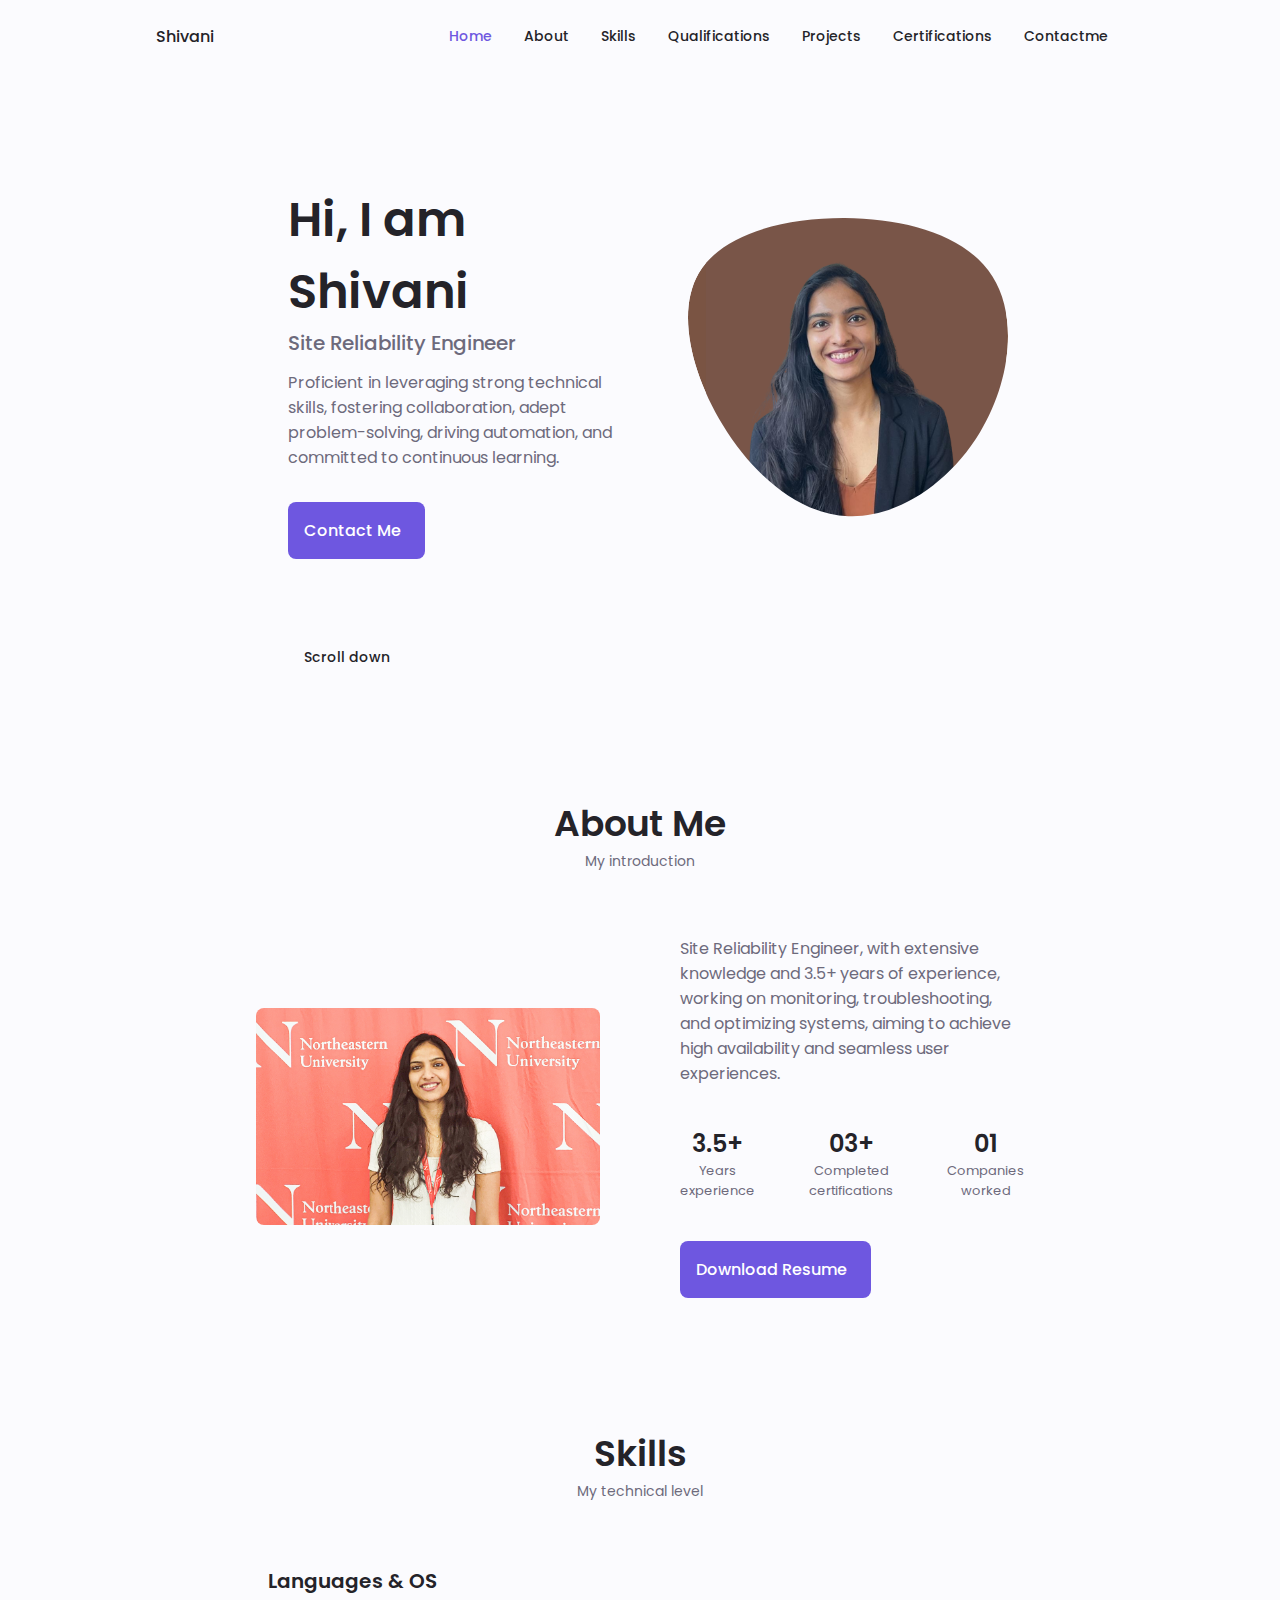
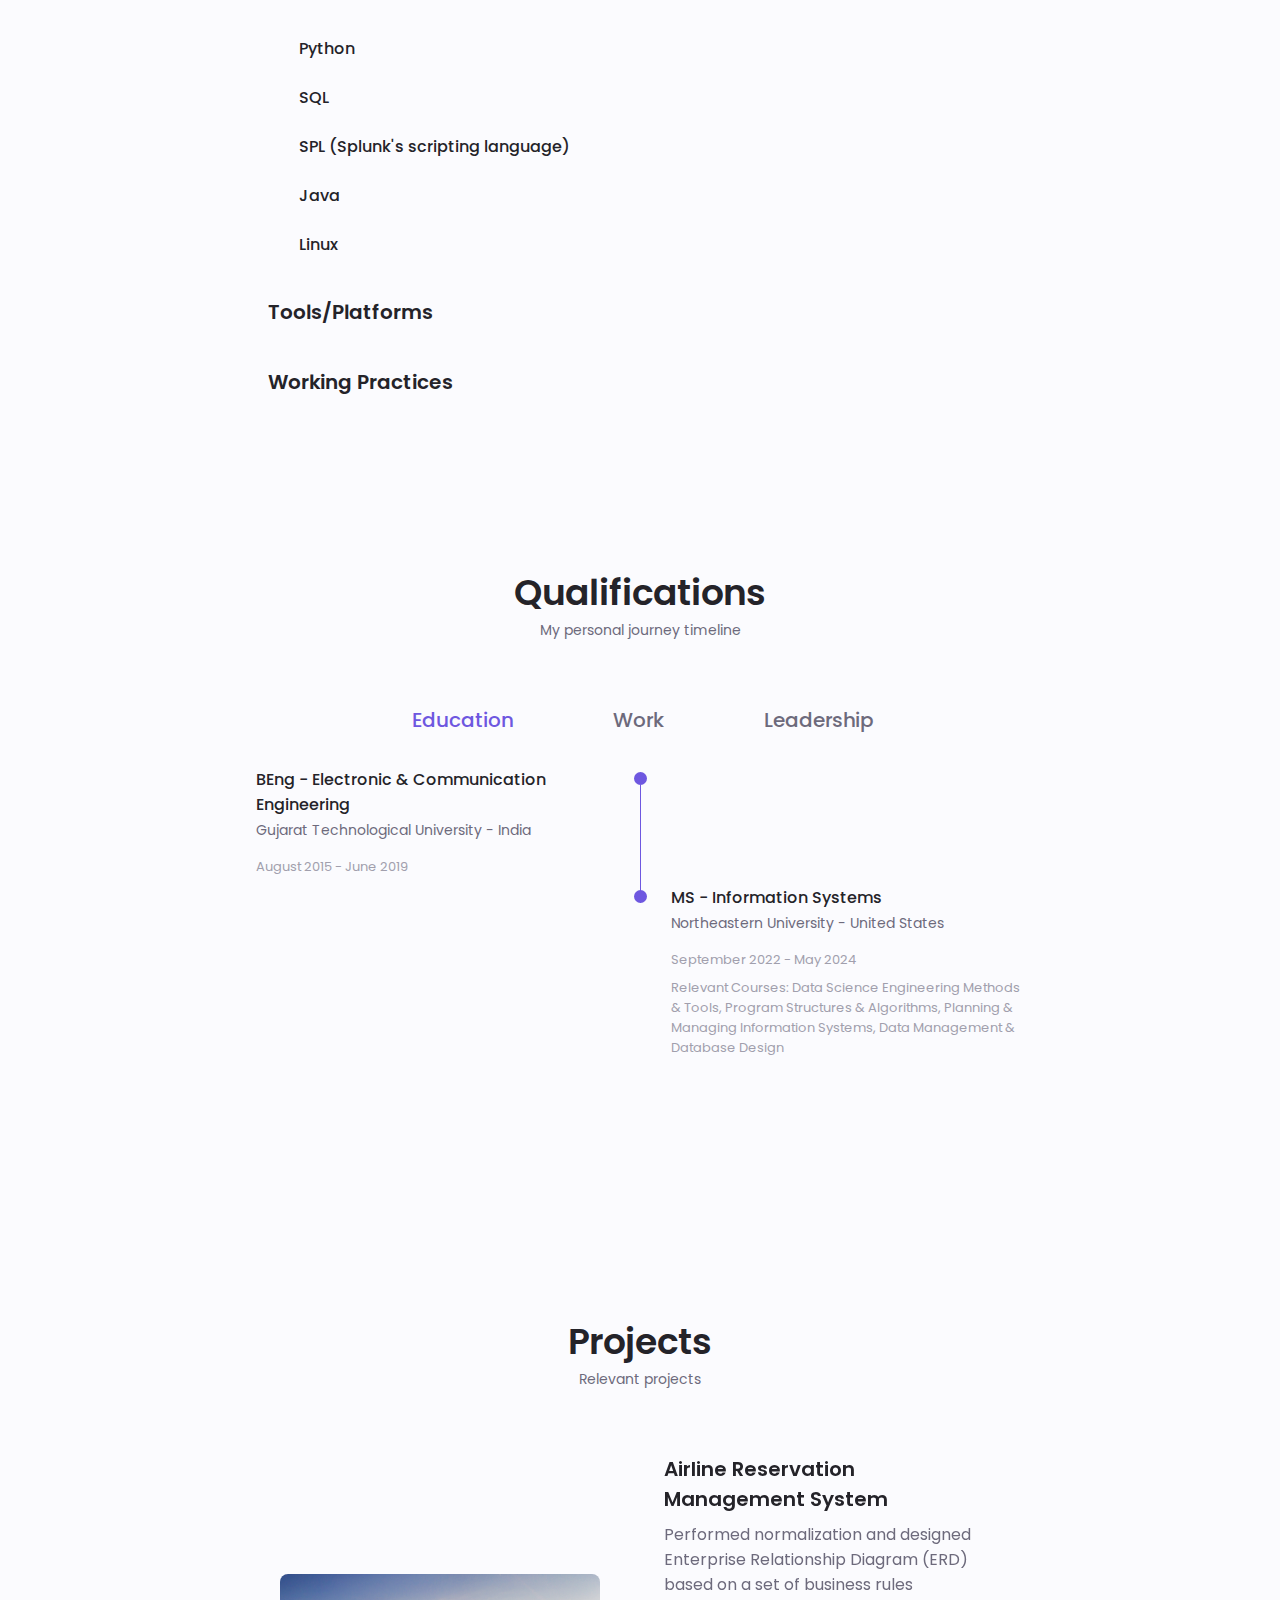
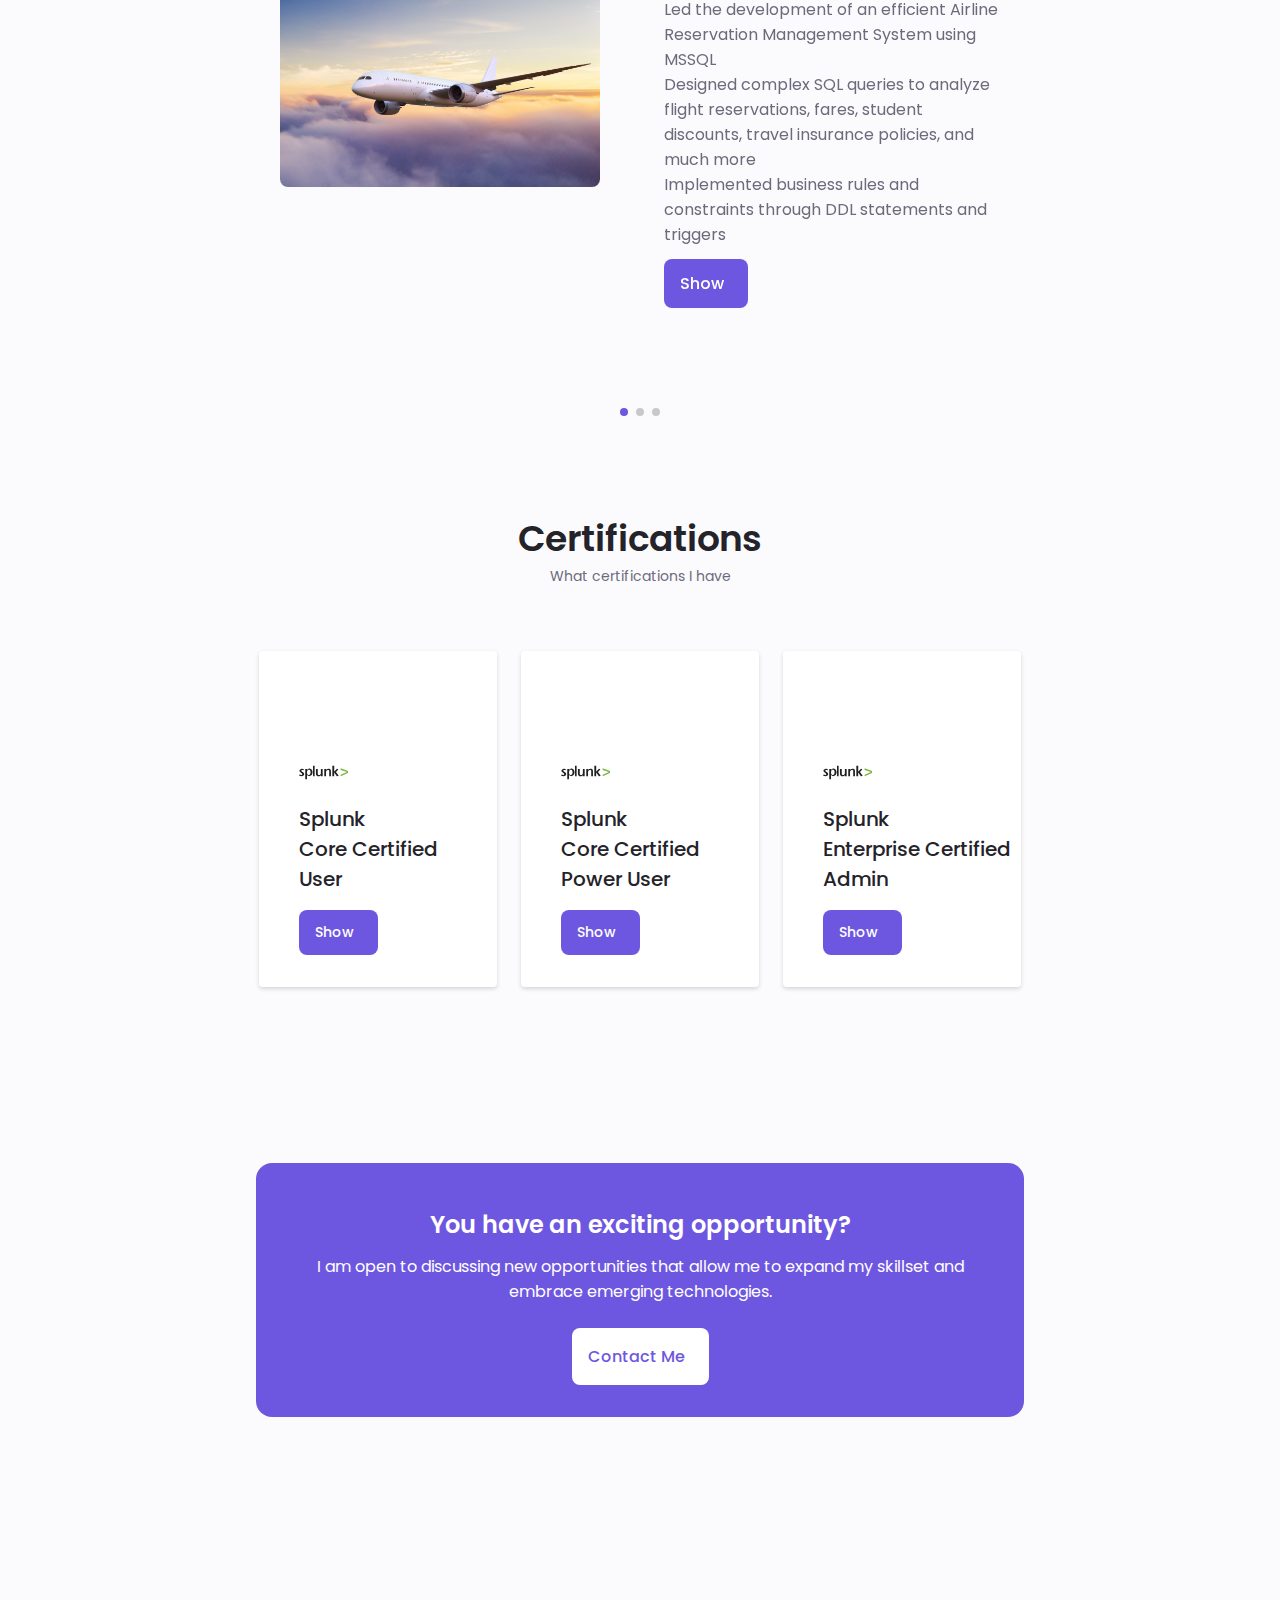
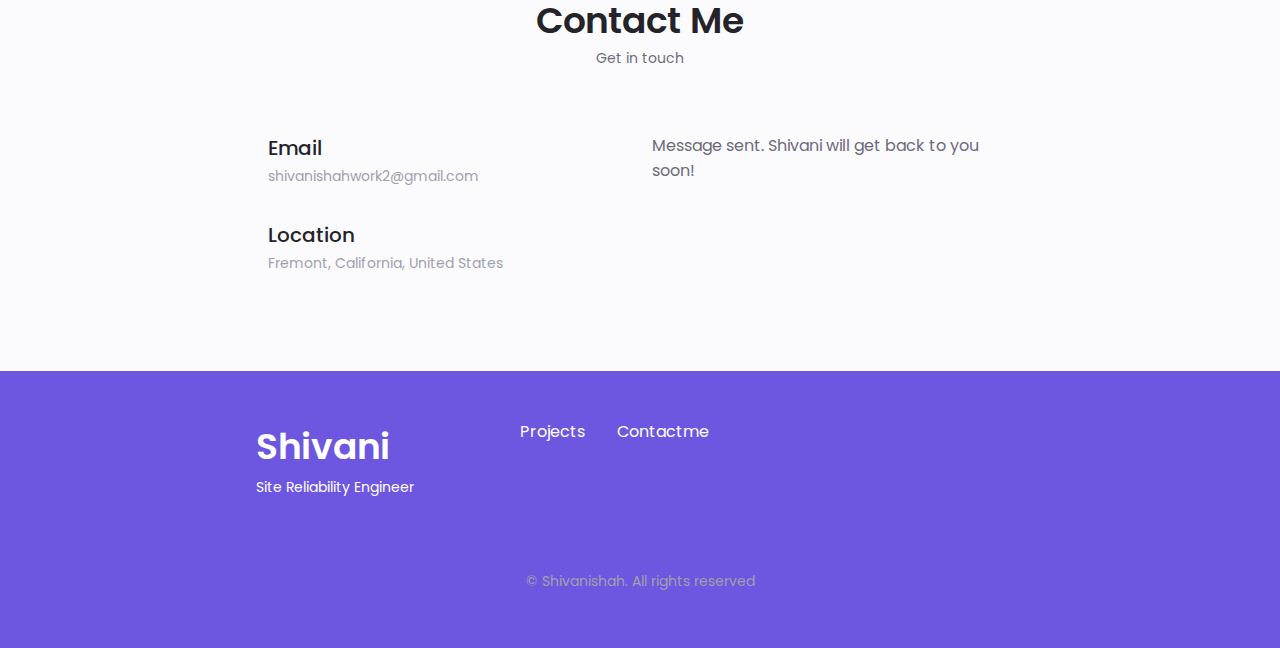
==== commit 06c07233: "Update success.html" ====
--- a/success.html
+++ b/success.html
@@ -852,7 +852,7 @@
                             </div>
                         </div>
                     </div>
-                    <p>Success! I will get back to you soon.</p>
+                    <p>Message sent. Shivani will get back to you soon!</p>
                 </div>
             </section>
         </main>
